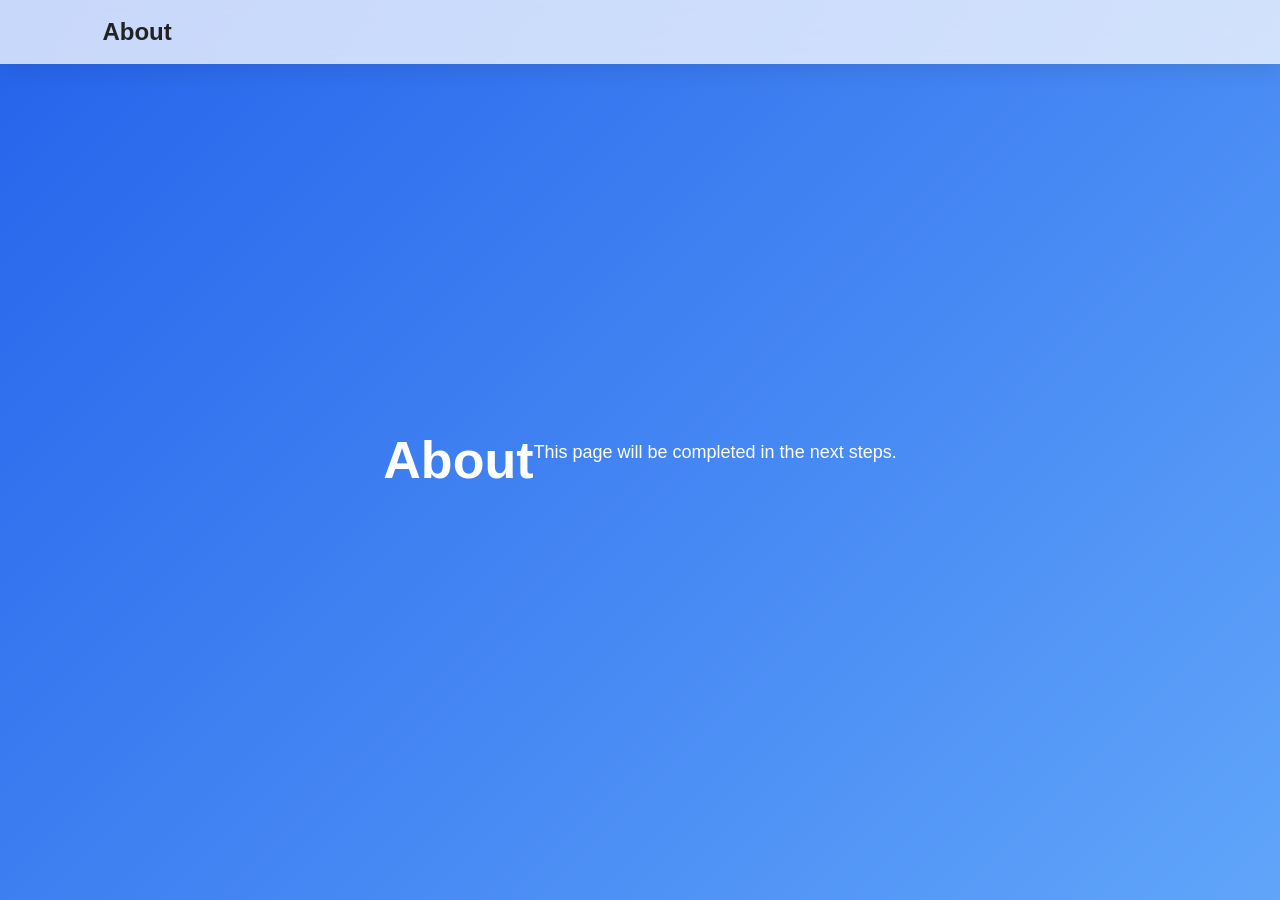
==== about.html @ c479d299 "Add files via upload" ====
<!DOCTYPE html><html><head><meta charset='UTF-8'><title>About</title><link rel='stylesheet' href='css/style.css'></head><body><header><h2>About</h2></header><section class='hero'><h1>About</h1><p>This page will be completed in the next steps.</p></section><script src='js/app.js'></script></body></html>
---- css/style.css ----
/* =====================================
   Smart E-Service Portal
   style.css (Part 1)
===================================== */

*{
    margin:0;
    padding:0;
    box-sizing:border-box;
    font-family:'Poppins',sans-serif;
}

html{
    scroll-behavior:smooth;
}

body{
    background:#f4f7fb;
    color:#222;
    overflow-x:hidden;
}

/* Loader */

#loader{
    position:fixed;
    inset:0;
    background:#ffffff;
    display:flex;
    flex-direction:column;
    justify-content:center;
    align-items:center;
    z-index:9999;
}

.spinner{
    width:60px;
    height:60px;
    border:5px solid #ddd;
    border-top:5px solid #2563eb;
    border-radius:50%;
    animation:spin 1s linear infinite;
    margin-bottom:15px;
}

@keyframes spin{
    to{
        transform:rotate(360deg);
    }
}

/* Header */

header{
    position:fixed;
    top:0;
    left:0;
    width:100%;
    display:flex;
    justify-content:space-between;
    align-items:center;
    padding:18px 8%;
    background:rgba(255,255,255,.75);
    backdrop-filter:blur(18px);
    box-shadow:0 8px 20px rgba(0,0,0,.08);
    z-index:1000;
}

.logo{
    font-size:28px;
    font-weight:700;
    color:#2563eb;
}

.logo span{
    color:#111827;
}

nav{
    display:flex;
    gap:30px;
}

nav a{
    color:#374151;
    text-decoration:none;
    font-weight:500;
    transition:.3s;
}

nav a:hover,
nav a.active{
    color:#2563eb;
}

#menuBtn{
    display:none;
    border:none;
    background:none;
    font-size:24px;
    cursor:pointer;
}

/* Hero */

.hero{
    min-height:100vh;
    display:flex;
    align-items:center;
    justify-content:center;
    padding:120px 8% 80px;
    background:
    linear-gradient(
        135deg,
        #2563eb,
        #60a5fa
    );
    color:#fff;
}

.hero-content{
    max-width:750px;
    text-align:center;
}

.hero h1{
    font-size:52px;
    margin-bottom:20px;
    line-height:1.2;
}

.hero p{
    font-size:18px;
    line-height:1.8;
    margin-bottom:35px;
}

.hero-btn{
    display:flex;
    justify-content:center;
    gap:20px;
    flex-wrap:wrap;
}

/* Buttons */

.btn{
    display:inline-block;
    padding:14px 28px;
    background:#fff;
    color:#2563eb;
    text-decoration:none;
    border-radius:40px;
    font-weight:600;
    transition:.3s;
}

.btn:hover{
    transform:translateY(-3px);
    box-shadow:0 10px 25px rgba(0,0,0,.18);
}

.btn.outline{
    background:transparent;
    border:2px solid #fff;
    color:#fff;
}

.btn.outline:hover{
    background:#fff;
    color:#2563eb;
}

/* Section */

section{
    padding:90px 8%;
}

section h2{
    text-align:center;
    font-size:36px;
    margin-bottom:45px;
    color:#1f2937;
      }
/*=====================================
 FEATURES
=====================================*/

.features{
    background:#f8fafc;
}

.cards{
    display:grid;
    grid-template-columns:repeat(auto-fit,minmax(250px,1fr));
    gap:30px;
}

.card{
    background:rgba(255,255,255,.85);
    backdrop-filter:blur(15px);
    border-radius:20px;
    padding:35px 25px;
    text-align:center;
    transition:.35s;
    box-shadow:0 10px 30px rgba(0,0,0,.08);
}

.card:hover{
    transform:translateY(-10px);
    box-shadow:0 20px 45px rgba(37,99,235,.18);
}

.card i{
    font-size:50px;
    color:#2563eb;
    margin-bottom:20px;
}

.card h3{
    font-size:22px;
    margin-bottom:12px;
    color:#1f2937;
}

.card p{
    color:#6b7280;
    line-height:1.7;
}

/*=====================================
 POPULAR SERVICES
=====================================*/

.popular{
    background:#ffffff;
}

.service-grid{
    display:grid;
    grid-template-columns:repeat(auto-fit,minmax(220px,1fr));
    gap:25px;
}

.service{
    background:#fff;
    border-radius:20px;
    padding:35px 20px;
    text-align:center;
    transition:.3s;
    box-shadow:0 8px 25px rgba(0,0,0,.08);
    cursor:pointer;
}

.service:hover{
    transform:translateY(-8px);
    background:#2563eb;
    color:#fff;
}

.service i{
    font-size:42px;
    margin-bottom:18px;
    color:#2563eb;
    transition:.3s;
}

.service:hover i{
    color:#fff;
}

.service h3{
    font-size:20px;
    font-weight:600;
}

/*=====================================
 STATS
=====================================*/

.stats{
    background:linear-gradient(135deg,#2563eb,#3b82f6);
    color:#fff;
    display:grid;
    grid-template-columns:repeat(auto-fit,minmax(200px,1fr));
    gap:30px;
    text-align:center;
}

.stats div{
    padding:20px;
}

.stats h2{
    color:#fff;
    font-size:45px;
    margin-bottom:10px;
}

.stats p{
    font-size:18px;
}

/*=====================================
 CTA
=====================================*/

.cta{
    text-align:center;
    background:#eef4ff;
}

.cta h2{
    margin-bottom:15px;
}

.cta p{
    color:#6b7280;
    font-size:18px;
    margin-bottom:30px;
}

.cta .btn{
    background:#2563eb;
    color:#fff;
}

.cta .btn:hover{
    background:#1d4ed8;
}

/*=====================================
 FOOTER
=====================================*/

footer{
    background:#111827;
    color:#d1d5db;
    text-align:center;
    padding:35px 20px;
}

footer h3{
    color:#fff;
    margin-bottom:10px;
}

footer p{
    font-size:15px;
  }
/*=====================================
 MOBILE MENU
=====================================*/

@media (max-width:768px){

header{
    padding:15px 20px;
}

#menuBtn{
    display:block;
    color:#2563eb;
}

nav{
    position:absolute;
    top:75px;
    left:0;
    width:100%;
    background:#ffffff;
    display:flex;
    flex-direction:column;
    gap:0;
    max-height:0;
    overflow:hidden;
    transition:.35s;
    box-shadow:0 10px 25px rgba(0,0,0,.08);
}

nav.active{
    max-height:500px;
}

nav a{
    padding:18px 20px;
    border-bottom:1px solid #ececec;
}

.hero{
    padding:120px 20px 80px;
}

.hero h1{
    font-size:36px;
}

.hero p{
    font-size:16px;
}

.hero-btn{
    flex-direction:column;
    align-items:center;
}

section{
    padding:70px 20px;
}

.cards,
.service-grid,
.stats{
    grid-template-columns:1fr;
}

.stats h2{
    font-size:38px;
}

}

/*=====================================
 SMALL DEVICES
=====================================*/

@media (max-width:480px){

.logo{
    font-size:22px;
}

.hero h1{
    font-size:30px;
}

.hero p{
    font-size:15px;
}

.btn{
    width:100%;
    text-align:center;
}

section h2{
    font-size:28px;
}

}

/*=====================================
 SCROLL ANIMATION
=====================================*/

.fade-up{
    opacity:0;
    transform:translateY(40px);
    transition:all .8s ease;
}

.fade-up.show{
    opacity:1;
    transform:translateY(0);
}

/*=====================================
 GLASS EFFECT
=====================================*/

.glass{
    background:rgba(255,255,255,.18);
    backdrop-filter:blur(18px);
    border:1px solid rgba(255,255,255,.2);
}

/*=====================================
 CUSTOM SCROLLBAR
=====================================*/

::-webkit-scrollbar{
    width:10px;
}

::-webkit-scrollbar-track{
    background:#edf2f7;
}

::-webkit-scrollbar-thumb{
    background:#2563eb;
    border-radius:20px;
}

::-webkit-scrollbar-thumb:hover{
    background:#1d4ed8;
}

/*=====================================
 SELECTION
=====================================*/

::selection{
    background:#2563eb;
    color:#fff;
}

/*=====================================
 IMAGE
=====================================*/

img{
    max-width:100%;
    display:block;
}

/*=====================================
 LINKS
=====================================*/

a{
    transition:.3s;
}

/*=====================================
 UTILITIES
=====================================*/

.text-center{
    text-align:center;
}

.mt-20{
    margin-top:20px;
}

.mt-40{
    margin-top:40px;
}

.mb-20{
    margin-bottom:20px;
}

.shadow{
    box-shadow:0 10px 25px rgba(0,0,0,.12);
}

.rounded{
    border-radius:20px;
}

/*=====================================
 END
=====================================*/
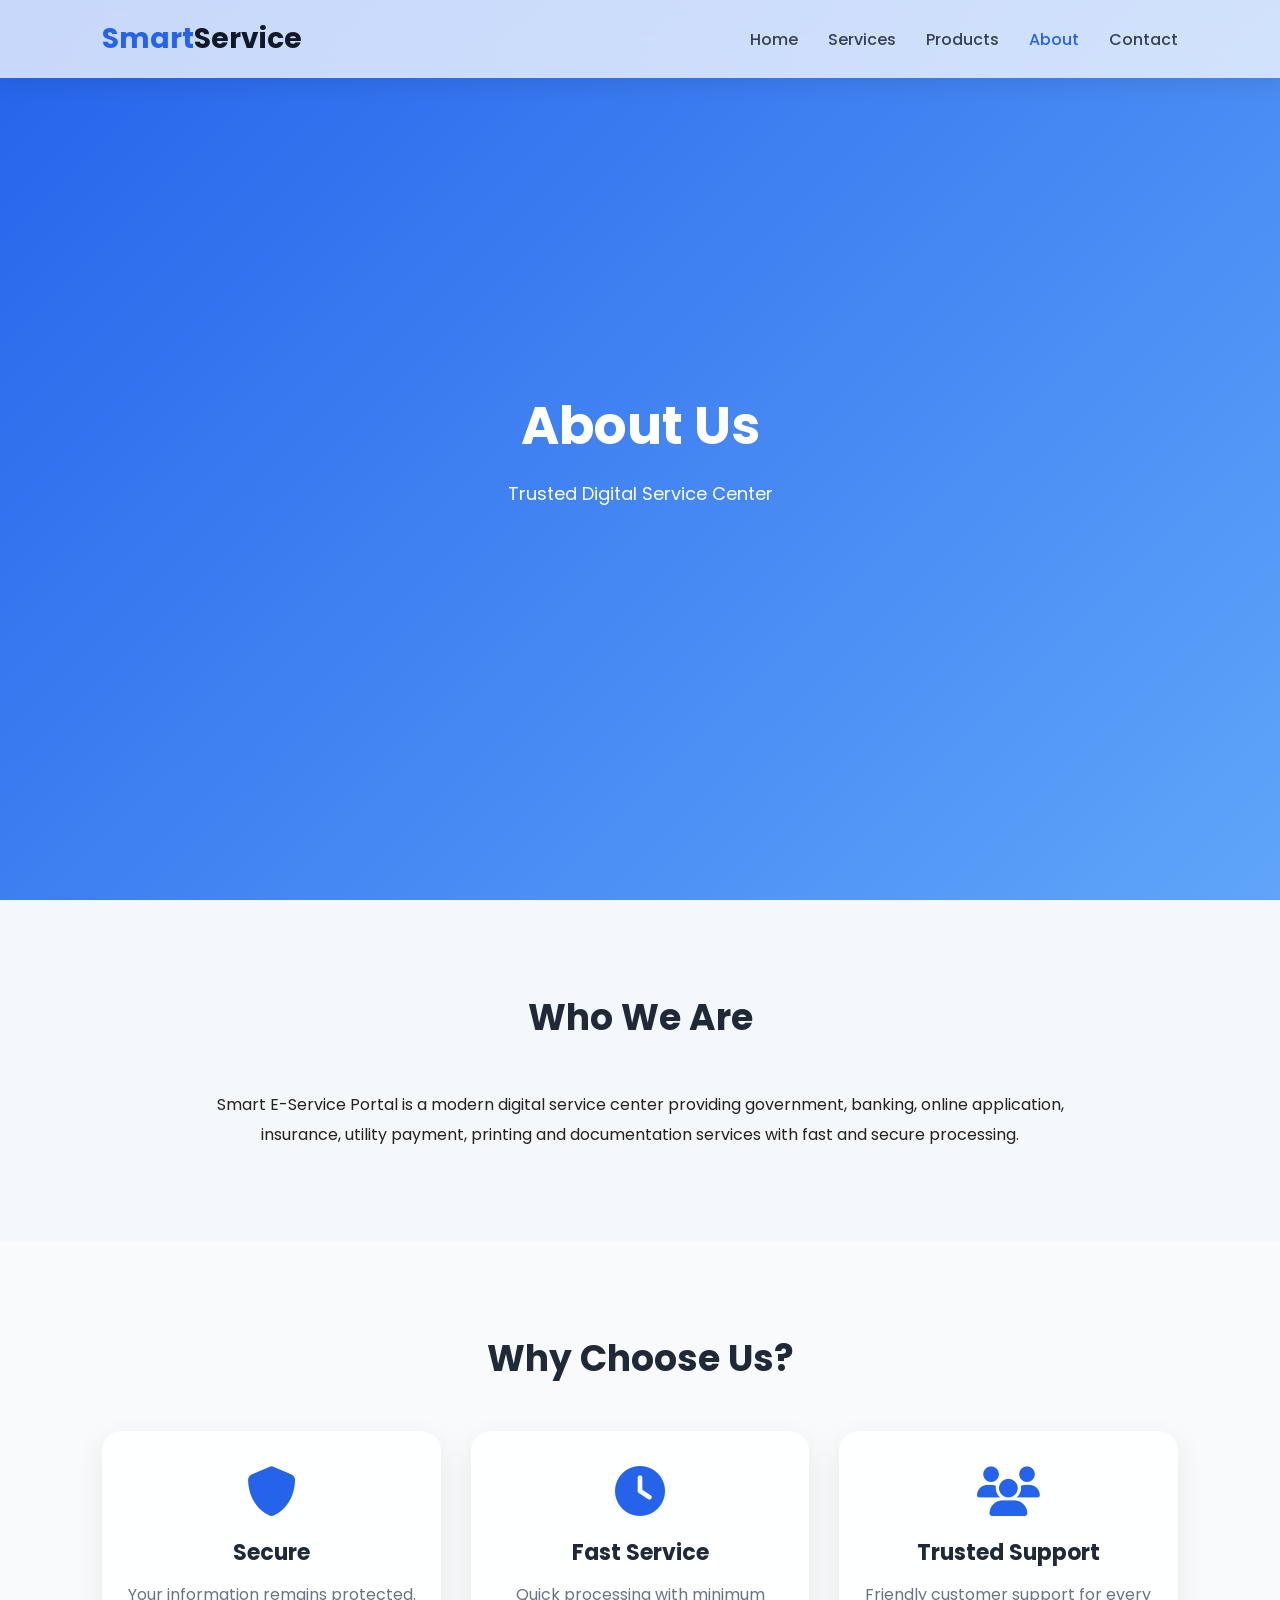
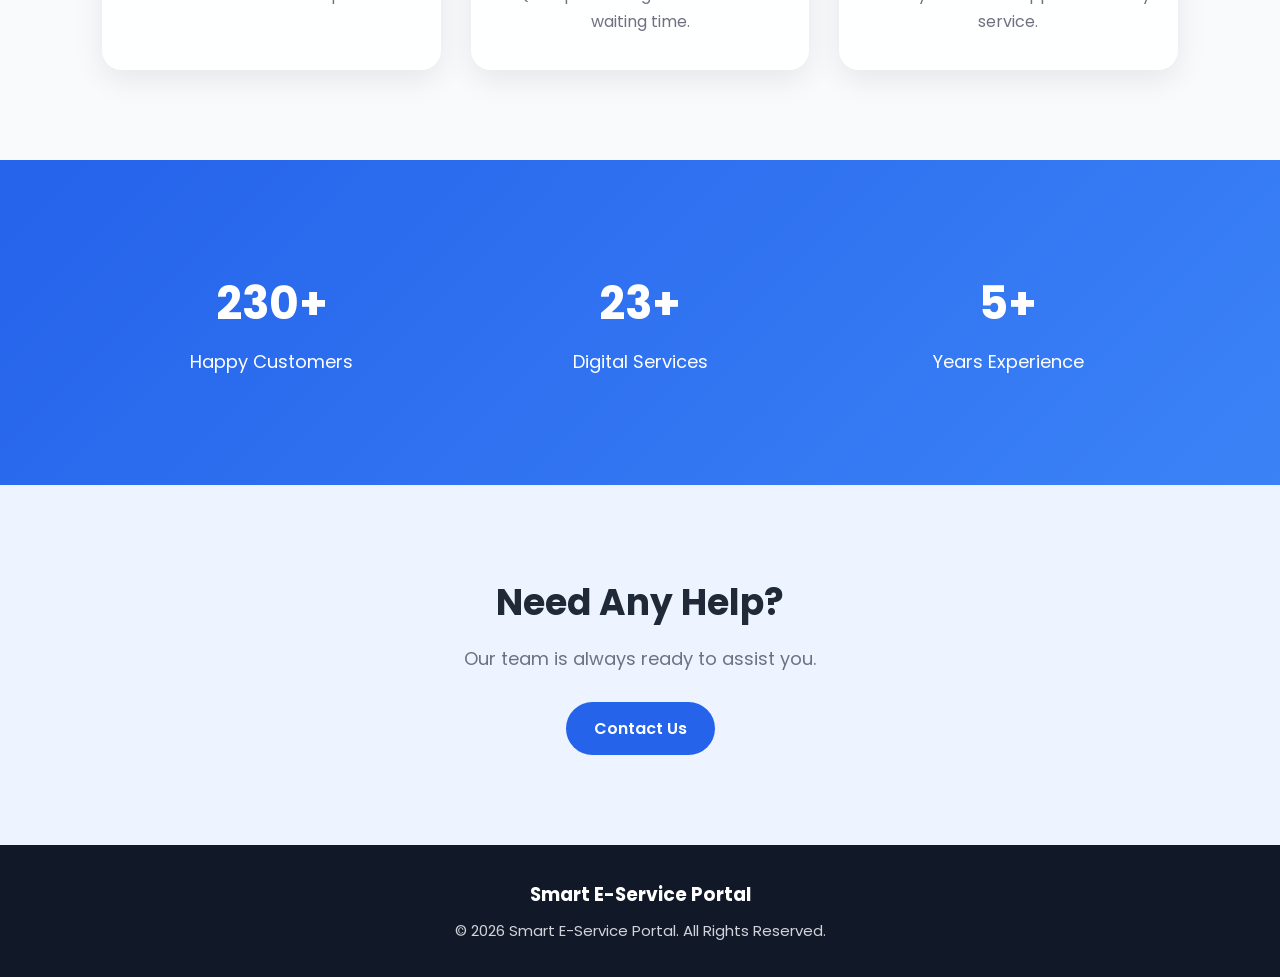
==== commit 27bcfa24: "Update about.html" ====
--- a/about.html
+++ b/about.html
@@ -1 +1,172 @@
-<!DOCTYPE html><html><head><meta charset='UTF-8'><title>About</title><link rel='stylesheet' href='css/style.css'></head><body><header><h2>About</h2></header><section class='hero'><h1>About</h1><p>This page will be completed in the next steps.</p></section><script src='js/app.js'></script></body></html>+<!DOCTYPE html>
+<html lang="en">
+
+<head>
+
+<meta charset="UTF-8">
+
+<meta name="viewport" content="width=device-width, initial-scale=1.0">
+
+<title>About | Smart E-Service Portal</title>
+
+<link rel="stylesheet" href="css/style.css">
+
+<link href="https://fonts.googleapis.com/css2?family=Poppins:wght@300;400;500;600;700&display=swap" rel="stylesheet">
+
+<link rel="stylesheet" href="https://cdnjs.cloudflare.com/ajax/libs/font-awesome/6.6.0/css/all.min.css">
+
+</head>
+
+<body>
+
+<header>
+
+<div class="logo">
+
+Smart<span>Service</span>
+
+</div>
+
+<nav>
+
+<a href="index.html">Home</a>
+
+<a href="services.html">Services</a>
+
+<a href="products.html">Products</a>
+
+<a href="about.html" class="active">About</a>
+
+<a href="contact.html">Contact</a>
+
+</nav>
+
+<button id="menuBtn">
+
+<i class="fa-solid fa-bars"></i>
+
+</button>
+
+</header>
+
+<section class="hero">
+
+<div class="hero-content">
+
+<h1>About Us</h1>
+
+<p>Trusted Digital Service Center</p>
+
+</div>
+
+</section>
+
+<section>
+
+<h2>Who We Are</h2>
+
+<p style="text-align:center;max-width:900px;margin:auto;line-height:1.9;">
+
+Smart E-Service Portal is a modern digital service center providing
+government, banking, online application, insurance, utility payment,
+printing and documentation services with fast and secure processing.
+
+</p>
+
+</section>
+
+<section class="features">
+
+<h2>Why Choose Us?</h2>
+
+<div class="cards">
+
+<div class="card">
+
+<i class="fa-solid fa-shield"></i>
+
+<h3>Secure</h3>
+
+<p>Your information remains protected.</p>
+
+</div>
+
+<div class="card">
+
+<i class="fa-solid fa-clock"></i>
+
+<h3>Fast Service</h3>
+
+<p>Quick processing with minimum waiting time.</p>
+
+</div>
+
+<div class="card">
+
+<i class="fa-solid fa-users"></i>
+
+<h3>Trusted Support</h3>
+
+<p>Friendly customer support for every service.</p>
+
+</div>
+
+</div>
+
+</section>
+
+<section class="stats">
+
+<div>
+
+<h2>1000+</h2>
+
+<p>Happy Customers</p>
+
+</div>
+
+<div>
+
+<h2>30+</h2>
+
+<p>Digital Services</p>
+
+</div>
+
+<div>
+
+<h2>5+</h2>
+
+<p>Years Experience</p>
+
+</div>
+
+</section>
+
+<section class="cta">
+
+<h2>Need Any Help?</h2>
+
+<p>Our team is always ready to assist you.</p>
+
+<a href="contact.html" class="btn">
+
+Contact Us
+
+</a>
+
+</section>
+
+<footer>
+
+<h3>Smart E-Service Portal</h3>
+
+<p>© 2026 All Rights Reserved.</p>
+
+</footer>
+
+<script src="js/app.js"></script>
+
+</body>
+
+</html>
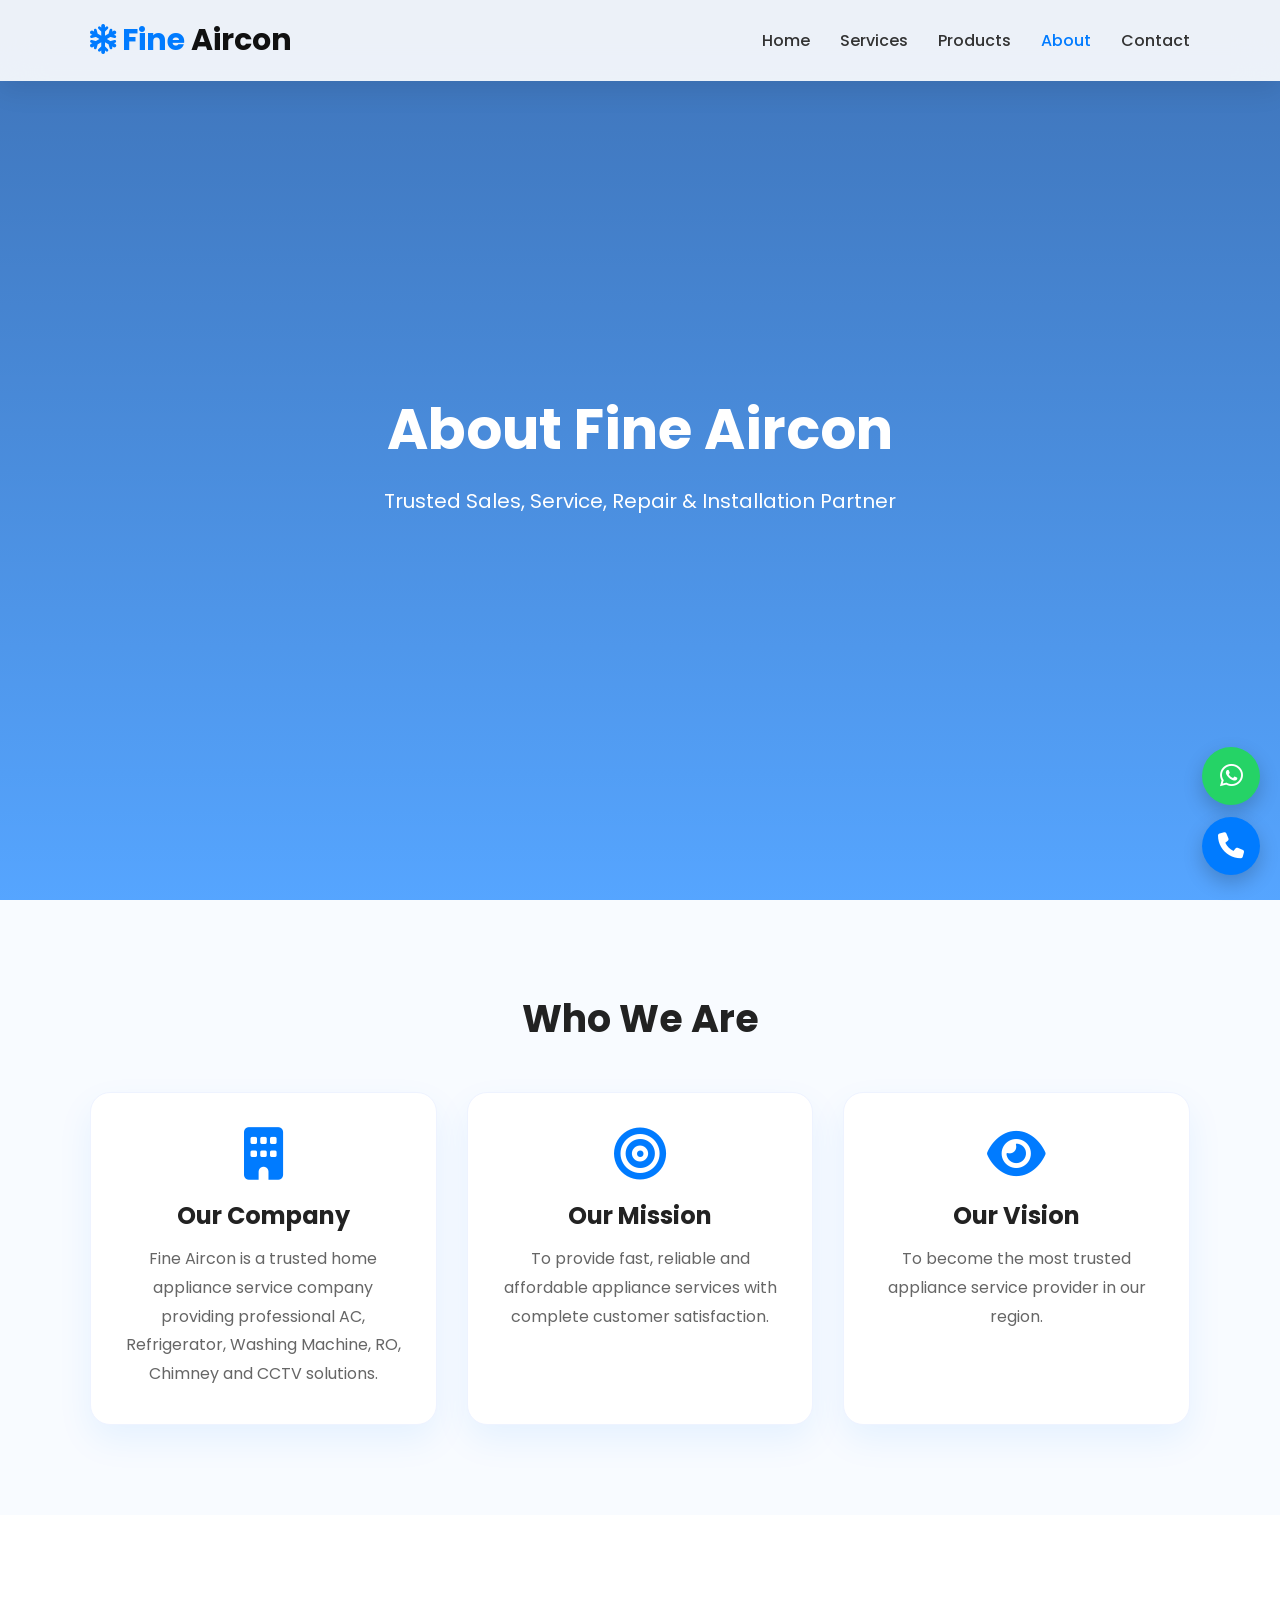
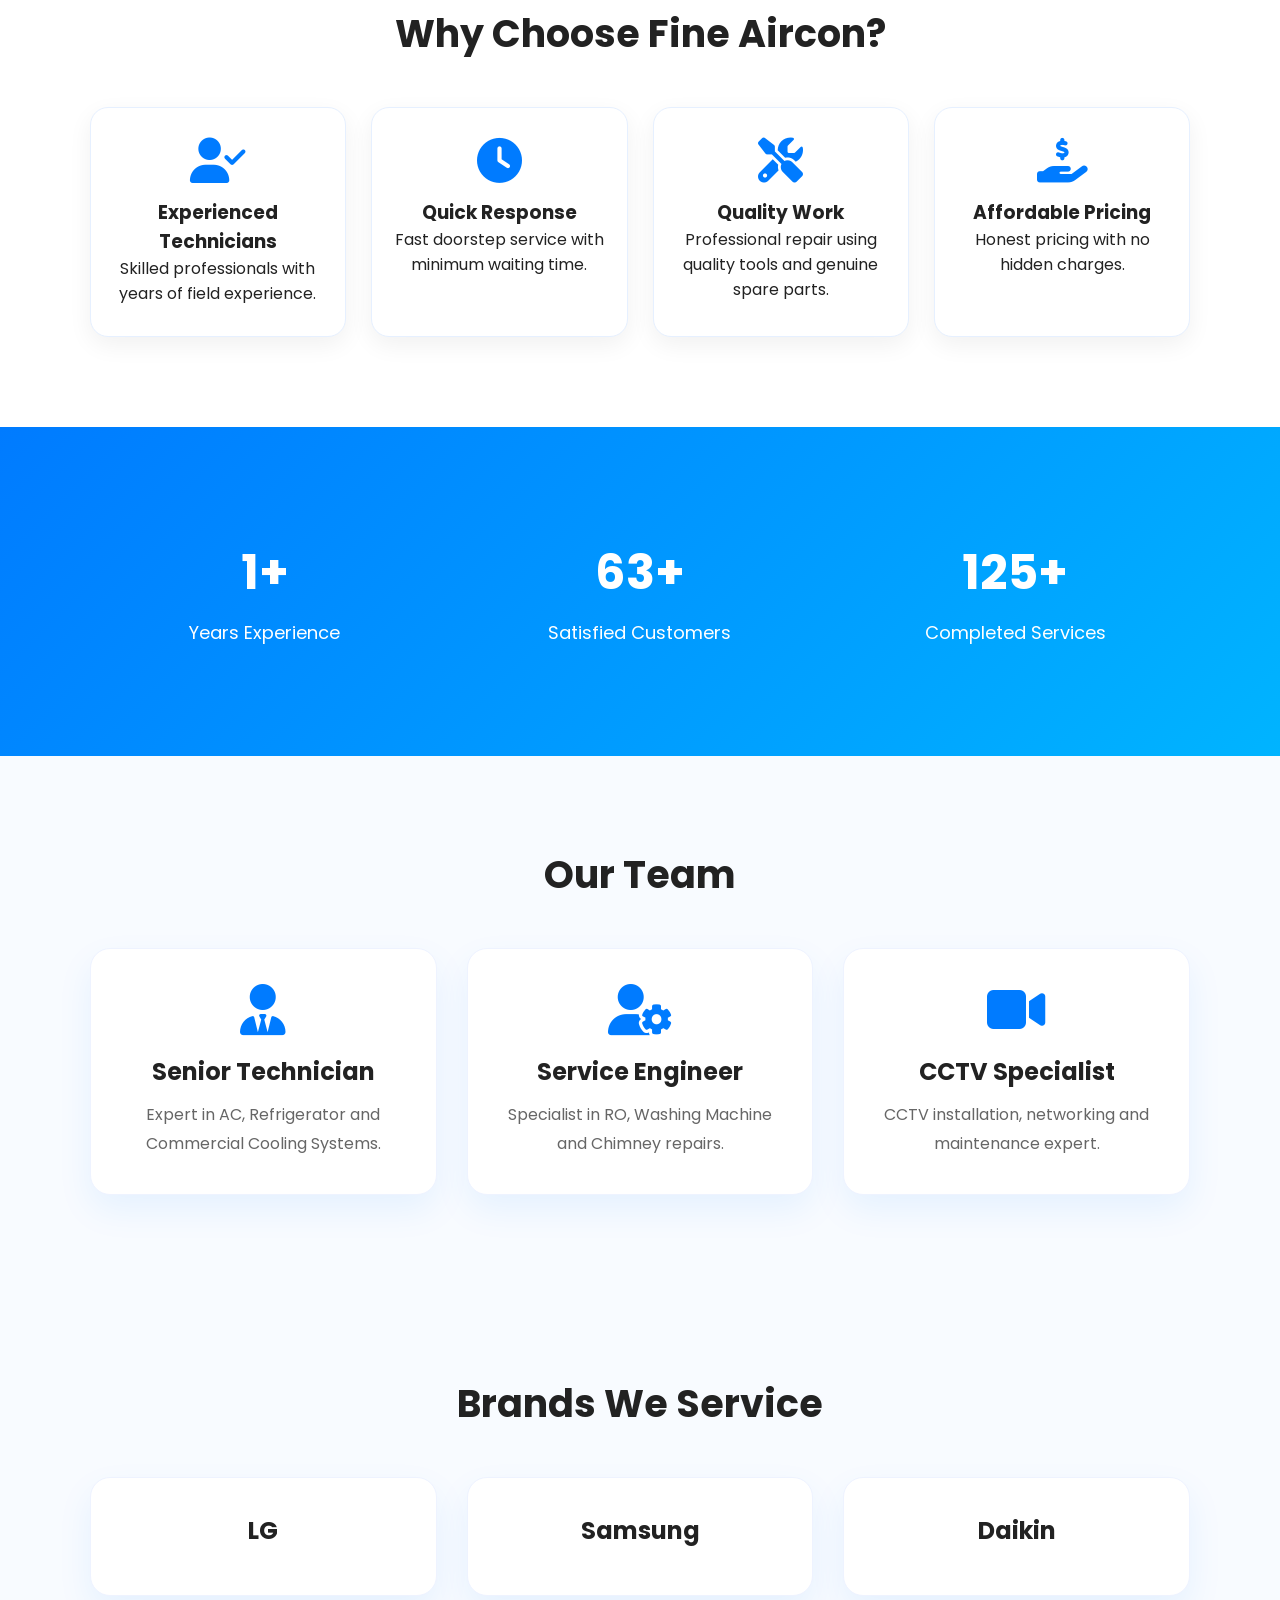
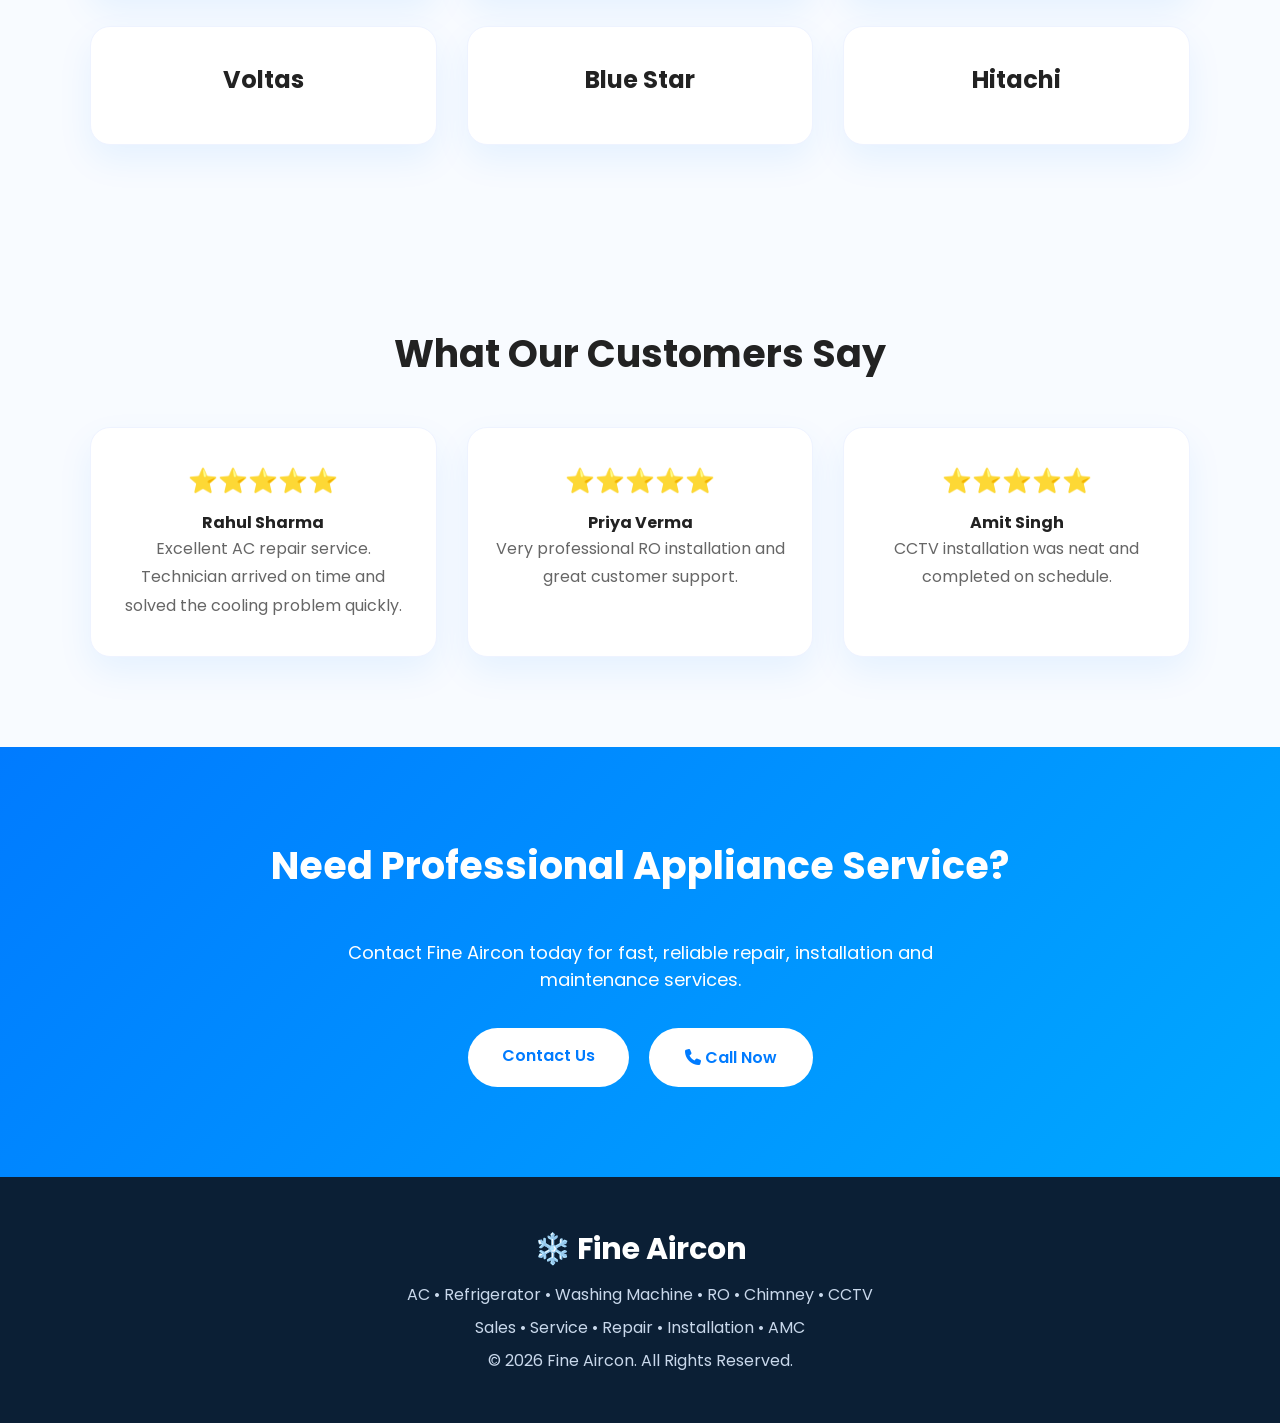
==== commit c3228ef8: "Update about.html" ====
--- a/about.html
+++ b/about.html
@@ -5,25 +5,42 @@
 
 <meta charset="UTF-8">
 
-<meta name="viewport" content="width=device-width, initial-scale=1.0">
-
-<title>About | Smart E-Service Portal</title>
-
-<link rel="stylesheet" href="css/style.css">
-
-<link href="https://fonts.googleapis.com/css2?family=Poppins:wght@300;400;500;600;700&display=swap" rel="stylesheet">
-
-<link rel="stylesheet" href="https://cdnjs.cloudflare.com/ajax/libs/font-awesome/6.6.0/css/all.min.css">
+<meta name="viewport"
+content="width=device-width, initial-scale=1.0">
+
+<title>About Us | Fine Aircon</title>
+
+<meta name="description"
+content="Fine Aircon - AC, Refrigerator, Washing Machine, RO, Chimney & CCTV Sales, Service, Repair and Installation.">
+
+<link rel="stylesheet"
+href="css/style.css">
+
+<link href="https://fonts.googleapis.com/css2?family=Poppins:wght@300;400;500;600;700&display=swap"
+rel="stylesheet">
+
+<link rel="stylesheet"
+href="https://cdnjs.cloudflare.com/ajax/libs/font-awesome/6.6.0/css/all.min.css">
 
 </head>
 
 <body>
 
+<div id="loader">
+
+<div class="spinner"></div>
+
+<h2>Fine Aircon</h2>
+
+</div>
+
 <header>
 
 <div class="logo">
 
-Smart<span>Service</span>
+<i class="fa-solid fa-snowflake"></i>
+
+Fine <span>Aircon</span>
 
 </div>
 
@@ -53,120 +70,356 @@
 
 <div class="hero-content">
 
-<h1>About Us</h1>
-
-<p>Trusted Digital Service Center</p>
-
-</div>
-
-</section>
-
-<section>
-
-<h2>Who We Are</h2>
-
-<p style="text-align:center;max-width:900px;margin:auto;line-height:1.9;">
-
-Smart E-Service Portal is a modern digital service center providing
-government, banking, online application, insurance, utility payment,
-printing and documentation services with fast and secure processing.
+<h1>
+
+About Fine Aircon
+
+</h1>
+
+<p>
+
+Trusted Sales, Service, Repair & Installation Partner
 
 </p>
 
+</div>
+
 </section>
 
 <section class="features">
 
-<h2>Why Choose Us?</h2>
+<h2>
+
+Who We Are
+
+</h2>
 
 <div class="cards">
 
 <div class="card">
 
-<i class="fa-solid fa-shield"></i>
-
-<h3>Secure</h3>
-
-<p>Your information remains protected.</p>
+<i class="fa-solid fa-building"></i>
+
+<h3>Our Company</h3>
+
+<p>
+
+Fine Aircon is a trusted home appliance service company
+providing professional AC, Refrigerator, Washing Machine,
+RO, Chimney and CCTV solutions.
+
+</p>
 
 </div>
 
 <div class="card">
 
-<i class="fa-solid fa-clock"></i>
-
-<h3>Fast Service</h3>
-
-<p>Quick processing with minimum waiting time.</p>
+<i class="fa-solid fa-bullseye"></i>
+
+<h3>Our Mission</h3>
+
+<p>
+
+To provide fast, reliable and affordable appliance
+services with complete customer satisfaction.
+
+</p>
 
 </div>
 
 <div class="card">
 
-<i class="fa-solid fa-users"></i>
-
-<h3>Trusted Support</h3>
-
-<p>Friendly customer support for every service.</p>
-
-</div>
-
-</div>
-
-</section>
+<i class="fa-solid fa-eye"></i>
+
+<h3>Our Vision</h3>
+
+<p>
+
+To become the most trusted appliance service
+provider in our region.
+
+</p>
+
+</div>
+
+</div>
+
+</section>
+<!-- Why Choose Us -->
+
+<section class="popular">
+
+    <h2>Why Choose Fine Aircon?</h2>
+
+    <div class="service-grid">
+
+        <div class="service">
+
+            <i class="fa-solid fa-user-check"></i>
+
+            <h3>Experienced Technicians</h3>
+
+            <p>
+                Skilled professionals with years of field experience.
+            </p>
+
+        </div>
+
+        <div class="service">
+
+            <i class="fa-solid fa-clock"></i>
+
+            <h3>Quick Response</h3>
+
+            <p>
+                Fast doorstep service with minimum waiting time.
+            </p>
+
+        </div>
+
+        <div class="service">
+
+            <i class="fa-solid fa-screwdriver-wrench"></i>
+
+            <h3>Quality Work</h3>
+
+            <p>
+                Professional repair using quality tools and genuine spare parts.
+            </p>
+
+        </div>
+
+        <div class="service">
+
+            <i class="fa-solid fa-hand-holding-dollar"></i>
+
+            <h3>Affordable Pricing</h3>
+
+            <p>
+                Honest pricing with no hidden charges.
+            </p>
+
+        </div>
+
+    </div>
+
+</section>
+
+<!-- Company Stats -->
 
 <section class="stats">
 
-<div>
-
-<h2>1000+</h2>
-
-<p>Happy Customers</p>
-
-</div>
-
-<div>
-
-<h2>30+</h2>
-
-<p>Digital Services</p>
-
-</div>
-
-<div>
-
-<h2>5+</h2>
-
-<p>Years Experience</p>
-
-</div>
-
-</section>
+    <div>
+
+        <h2>10+</h2>
+
+        <p>Years Experience</p>
+
+    </div>
+
+    <div>
+
+        <h2>5000+</h2>
+
+        <p>Satisfied Customers</p>
+
+    </div>
+
+    <div>
+
+        <h2>10000+</h2>
+
+        <p>Completed Services</p>
+
+    </div>
+
+</section>
+
+<!-- Our Team -->
+
+<section class="features">
+
+    <h2>Our Team</h2>
+
+    <div class="cards">
+
+        <div class="card">
+
+            <i class="fa-solid fa-user-tie"></i>
+
+            <h3>Senior Technician</h3>
+
+            <p>
+                Expert in AC, Refrigerator and Commercial Cooling Systems.
+            </p>
+
+        </div>
+
+        <div class="card">
+
+            <i class="fa-solid fa-user-gear"></i>
+
+            <h3>Service Engineer</h3>
+
+            <p>
+                Specialist in RO, Washing Machine and Chimney repairs.
+            </p>
+
+        </div>
+
+        <div class="card">
+
+            <i class="fa-solid fa-video"></i>
+
+            <h3>CCTV Specialist</h3>
+
+            <p>
+                CCTV installation, networking and maintenance expert.
+            </p>
+
+        </div>
+
+    </div>
+
+</section>
+
+<!-- Brands -->
+
+<section class="features">
+
+    <h2>Brands We Service</h2>
+
+    <div class="cards">
+
+        <div class="card"><h3>LG</h3></div>
+        <div class="card"><h3>Samsung</h3></div>
+        <div class="card"><h3>Daikin</h3></div>
+        <div class="card"><h3>Voltas</h3></div>
+        <div class="card"><h3>Blue Star</h3></div>
+        <div class="card"><h3>Hitachi</h3></div>
+
+    </div>
+
+</section>
+<!-- Customer Reviews -->
+
+<section class="features">
+
+    <h2>What Our Customers Say</h2>
+
+    <div class="cards">
+
+        <div class="card">
+
+            <h3>⭐⭐⭐⭐⭐</h3>
+
+            <h4>Rahul Sharma</h4>
+
+            <p>
+                Excellent AC repair service. Technician arrived on time
+                and solved the cooling problem quickly.
+            </p>
+
+        </div>
+
+        <div class="card">
+
+            <h3>⭐⭐⭐⭐⭐</h3>
+
+            <h4>Priya Verma</h4>
+
+            <p>
+                Very professional RO installation and great customer support.
+            </p>
+
+        </div>
+
+        <div class="card">
+
+            <h3>⭐⭐⭐⭐⭐</h3>
+
+            <h4>Amit Singh</h4>
+
+            <p>
+                CCTV installation was neat and completed on schedule.
+            </p>
+
+        </div>
+
+    </div>
+
+</section>
+
+<!-- Call To Action -->
 
 <section class="cta">
 
-<h2>Need Any Help?</h2>
-
-<p>Our team is always ready to assist you.</p>
-
-<a href="contact.html" class="btn">
-
-Contact Us
+    <h2>Need Professional Appliance Service?</h2>
+
+    <p>
+        Contact Fine Aircon today for fast, reliable
+        repair, installation and maintenance services.
+    </p>
+
+    <div class="hero-btn">
+
+        <a href="contact.html" class="btn">
+
+            Contact Us
+
+        </a>
+
+        <a href="tel:+919876543210" class="btn outline">
+
+            <i class="fa-solid fa-phone"></i>
+            Call Now
+
+        </a>
+
+    </div>
+
+</section>
+
+<!-- Floating Buttons -->
+
+<a href="https://wa.me/919876543210"
+class="whatsapp-btn"
+target="_blank"
+title="WhatsApp">
+
+    <i class="fab fa-whatsapp"></i>
 
 </a>
 
-</section>
+<a href="tel:+919876543210"
+class="call-btn"
+title="Call">
+
+    <i class="fa-solid fa-phone"></i>
+
+</a>
+
+<!-- Footer -->
 
 <footer>
 
-<h3>Smart E-Service Portal</h3>
-
-<p>© 2026 All Rights Reserved.</p>
+    <h3>❄️ Fine Aircon</h3>
+
+    <p>
+        AC • Refrigerator • Washing Machine • RO • Chimney • CCTV
+    </p>
+
+    <p>
+        Sales • Service • Repair • Installation • AMC
+    </p>
+
+    <p>
+        © 2026 Fine Aircon. All Rights Reserved.
+    </p>
 
 </footer>
 
 <script src="js/app.js"></script>
 
 </body>
-
-</html>
+</html>
--- a/css/style.css
+++ b/css/style.css
@@ -1,391 +1,536 @@
 /* =====================================
-   Smart E-Service Portal
-   style.css (Part 1)
+   Fine Aircon
+   Professional Theme
 ===================================== */
 
 *{
-    margin:0;
-    padding:0;
-    box-sizing:border-box;
-    font-family:'Poppins',sans-serif;
+margin:0;
+padding:0;
+box-sizing:border-box;
+font-family:'Poppins',sans-serif;
 }
 
 html{
-    scroll-behavior:smooth;
+scroll-behavior:smooth;
 }
 
 body{
-    background:#f4f7fb;
-    color:#222;
-    overflow-x:hidden;
+background:#f5f9ff;
+color:#222;
+overflow-x:hidden;
 }
 
 /* Loader */
 
 #loader{
-    position:fixed;
-    inset:0;
+position:fixed;
+inset:0;
+display:flex;
+flex-direction:column;
+justify-content:center;
+align-items:center;
+background:#ffffff;
+z-index:9999;
+}
+
+.spinner{
+width:60px;
+height:60px;
+border:5px solid #ddd;
+border-top:5px solid #007BFF;
+border-radius:50%;
+animation:spin 1s linear infinite;
+margin-bottom:15px;
+}
+
+@keyframes spin{
+
+100%{
+transform:rotate(360deg);
+}
+
+}
+
+/* Header */
+
+header{
+
+position:fixed;
+top:0;
+left:0;
+width:100%;
+display:flex;
+justify-content:space-between;
+align-items:center;
+padding:18px 7%;
+background:rgba(255,255,255,.9);
+backdrop-filter:blur(20px);
+box-shadow:0 10px 25px rgba(0,0,0,.08);
+z-index:999;
+
+}
+
+.logo{
+
+font-size:30px;
+font-weight:700;
+color:#007BFF;
+
+}
+
+.logo span{
+
+color:#111;
+
+}
+
+nav{
+
+display:flex;
+gap:30px;
+
+}
+
+nav a{
+
+text-decoration:none;
+color:#333;
+font-weight:500;
+transition:.3s;
+
+}
+
+nav a:hover,
+nav a.active{
+
+color:#007BFF;
+
+}
+
+#menuBtn{
+
+display:none;
+background:none;
+border:none;
+font-size:24px;
+cursor:pointer;
+
+}
+
+/* Hero */
+
+.hero{
+
+min-height:100vh;
+display:flex;
+align-items:center;
+justify-content:center;
+padding:130px 7% 80px;
+text-align:center;
+color:#fff;
+
+background:
+
+linear-gradient(rgba(0,70,160,.75),
+rgba(0,120,255,.65)),
+
+url("../assets/images/hero.jpg");
+
+background-size:cover;
+background-position:center;
+
+}
+
+.hero-content{
+
+max-width:850px;
+
+}
+
+.hero h1{
+
+font-size:56px;
+line-height:1.2;
+margin-bottom:20px;
+
+}
+
+.hero p{
+
+font-size:20px;
+line-height:1.8;
+margin-bottom:35px;
+
+}
+
+.hero-btn{
+
+display:flex;
+justify-content:center;
+gap:20px;
+flex-wrap:wrap;
+
+}
+
+/* Buttons */
+
+.btn{
+
+display:inline-block;
+padding:15px 34px;
+background:#00A8FF;
+color:#fff;
+border-radius:40px;
+text-decoration:none;
+font-weight:600;
+transition:.35s;
+
+}
+
+.btn:hover{
+
+background:#007BFF;
+transform:translateY(-4px);
+
+}
+
+.btn.outline{
+
+background:transparent;
+border:2px solid #fff;
+
+}
+
+.btn.outline:hover{
+
+background:#fff;
+color:#007BFF;
+
+}
+
+/* Sections */
+
+section{
+
+padding:90px 7%;
+
+}
+
+section h2{
+
+font-size:38px;
+text-align:center;
+margin-bottom:45px;
+color:#222;
+
+}
+/* =====================================
+   Fine Aircon - Cards & Sections
+===================================== */
+
+/* Features */
+
+.features{
+    background:#f8fbff;
+}
+
+.cards{
+    display:grid;
+    grid-template-columns:repeat(auto-fit,minmax(260px,1fr));
+    gap:30px;
+}
+
+.card{
+    background:#fff;
+    border-radius:20px;
+    padding:35px 25px;
+    text-align:center;
+    box-shadow:0 15px 35px rgba(0,123,255,.08);
+    transition:.35s;
+    border:1px solid #eef3ff;
+}
+
+.card:hover{
+    transform:translateY(-10px);
+    box-shadow:0 20px 45px rgba(0,123,255,.18);
+}
+
+.card i{
+    font-size:52px;
+    color:#007BFF;
+    margin-bottom:18px;
+}
+
+.card h3{
+    font-size:24px;
+    margin-bottom:12px;
+}
+
+.card p{
+    color:#666;
+    line-height:1.8;
+}
+
+/* Why Choose */
+
+.popular{
     background:#ffffff;
+}
+
+.service-grid{
+    display:grid;
+    grid-template-columns:repeat(auto-fit,minmax(250px,1fr));
+    gap:25px;
+}
+
+.service{
+    background:#fff;
+    border-radius:18px;
+    padding:30px 20px;
+    text-align:center;
+    transition:.35s;
+    border:1px solid #e6f0ff;
+    box-shadow:0 8px 25px rgba(0,0,0,.06);
+}
+
+.service:hover{
+    background:#007BFF;
+    color:#fff;
+    transform:translateY(-8px);
+}
+
+.service i{
+    font-size:45px;
+    margin-bottom:15px;
+    color:#007BFF;
+}
+
+.service:hover i{
+    color:#fff;
+}
+
+/* Brands */
+
+.brand-grid{
+    display:grid;
+    grid-template-columns:repeat(auto-fit,minmax(170px,1fr));
+    gap:20px;
+}
+
+.brand{
+    background:#fff;
+    padding:25px;
+    text-align:center;
+    border-radius:15px;
+    border:1px solid #edf3ff;
+    box-shadow:0 5px 15px rgba(0,0,0,.05);
+    transition:.3s;
+}
+
+.brand:hover{
+    transform:translateY(-6px);
+}
+
+.brand img{
+    max-width:90px;
+    margin:auto;
+}
+
+.brand h4{
+    margin-top:12px;
+}
+
+/* Stats */
+
+.stats{
+    display:grid;
+    grid-template-columns:repeat(auto-fit,minmax(220px,1fr));
+    gap:25px;
+    text-align:center;
+    background:linear-gradient(135deg,#007BFF,#00B4FF);
+    color:#fff;
+}
+
+.stats div{
+    padding:20px;
+}
+
+.stats h2{
+    color:#fff;
+    font-size:48px;
+    margin-bottom:10px;
+}
+
+.stats p{
+    font-size:18px;
+}
+
+/* Reviews */
+
+.review-card{
+    background:#fff;
+    border-radius:20px;
+    padding:25px;
+    box-shadow:0 12px 30px rgba(0,0,0,.08);
+}
+
+.review-card .stars{
+    color:#FFC107;
+    font-size:20px;
+    margin-bottom:15px;
+}
+
+.review-card h4{
+    margin-bottom:10px;
+}
+
+.review-card p{
+    color:#666;
+    line-height:1.8;
+}
+
+/* CTA */
+
+.cta{
+    text-align:center;
+    background:linear-gradient(135deg,#007BFF,#00A8FF);
+    color:#fff;
+}
+
+.cta h2{
+    color:#fff;
+}
+
+.cta p{
+    font-size:18px;
+    margin:20px auto 35px;
+    max-width:700px;
+}
+
+.cta .btn{
+    background:#fff;
+    color:#007BFF;
+}
+
+.cta .btn:hover{
+    background:#eaf5ff;
+}
+/* =====================================
+   Contact Form
+===================================== */
+
+form{
+    max-width:800px;
+    margin:auto;
     display:flex;
     flex-direction:column;
-    justify-content:center;
-    align-items:center;
-    z-index:9999;
-}
-
-.spinner{
-    width:60px;
-    height:60px;
-    border:5px solid #ddd;
-    border-top:5px solid #2563eb;
+    gap:18px;
+}
+
+form input,
+form textarea{
+    width:100%;
+    padding:16px;
+    border:1px solid #dbe7ff;
+    border-radius:12px;
+    outline:none;
+    font-size:16px;
+    transition:.3s;
+}
+
+form input:focus,
+form textarea:focus{
+    border-color:#007BFF;
+    box-shadow:0 0 12px rgba(0,123,255,.15);
+}
+
+form textarea{
+    resize:vertical;
+    min-height:150px;
+}
+
+/* Google Map */
+
+.map{
+    border-radius:18px;
+    overflow:hidden;
+    box-shadow:0 10px 25px rgba(0,0,0,.08);
+}
+
+.map iframe{
+    width:100%;
+    height:380px;
+    border:0;
+}
+
+/* Footer */
+
+footer{
+    background:#0b1f35;
+    color:#fff;
+    text-align:center;
+    padding:50px 20px;
+}
+
+footer h3{
+    font-size:30px;
+    margin-bottom:10px;
+}
+
+footer p{
+    color:#c9d8eb;
+    margin-top:8px;
+}
+
+/* Floating Buttons */
+
+.whatsapp-btn,
+.call-btn{
+    position:fixed;
+    right:20px;
+    width:58px;
+    height:58px;
     border-radius:50%;
-    animation:spin 1s linear infinite;
-    margin-bottom:15px;
-}
-
-@keyframes spin{
-    to{
-        transform:rotate(360deg);
-    }
-}
-
-/* Header */
-
-header{
-    position:fixed;
-    top:0;
-    left:0;
-    width:100%;
-    display:flex;
-    justify-content:space-between;
-    align-items:center;
-    padding:18px 8%;
-    background:rgba(255,255,255,.75);
-    backdrop-filter:blur(18px);
-    box-shadow:0 8px 20px rgba(0,0,0,.08);
-    z-index:1000;
-}
-
-.logo{
-    font-size:28px;
-    font-weight:700;
-    color:#2563eb;
-}
-
-.logo span{
-    color:#111827;
-}
-
-nav{
-    display:flex;
-    gap:30px;
-}
-
-nav a{
-    color:#374151;
-    text-decoration:none;
-    font-weight:500;
-    transition:.3s;
-}
-
-nav a:hover,
-nav a.active{
-    color:#2563eb;
-}
-
-#menuBtn{
-    display:none;
-    border:none;
-    background:none;
-    font-size:24px;
-    cursor:pointer;
-}
-
-/* Hero */
-
-.hero{
-    min-height:100vh;
     display:flex;
     align-items:center;
     justify-content:center;
-    padding:120px 8% 80px;
-    background:
-    linear-gradient(
-        135deg,
-        #2563eb,
-        #60a5fa
-    );
-    color:#fff;
-}
-
-.hero-content{
-    max-width:750px;
-    text-align:center;
-}
-
-.hero h1{
-    font-size:52px;
-    margin-bottom:20px;
-    line-height:1.2;
-}
-
-.hero p{
-    font-size:18px;
-    line-height:1.8;
-    margin-bottom:35px;
-}
-
-.hero-btn{
-    display:flex;
-    justify-content:center;
-    gap:20px;
-    flex-wrap:wrap;
-}
-
-/* Buttons */
-
-.btn{
-    display:inline-block;
-    padding:14px 28px;
-    background:#fff;
-    color:#2563eb;
+    color:#fff;
+    font-size:26px;
     text-decoration:none;
-    border-radius:40px;
-    font-weight:600;
+    z-index:999;
+    box-shadow:0 8px 20px rgba(0,0,0,.2);
     transition:.3s;
 }
 
-.btn:hover{
-    transform:translateY(-3px);
-    box-shadow:0 10px 25px rgba(0,0,0,.18);
-}
-
-.btn.outline{
-    background:transparent;
-    border:2px solid #fff;
-    color:#fff;
-}
-
-.btn.outline:hover{
-    background:#fff;
-    color:#2563eb;
-}
-
-/* Section */
-
-section{
-    padding:90px 8%;
-}
-
-section h2{
-    text-align:center;
-    font-size:36px;
-    margin-bottom:45px;
-    color:#1f2937;
-      }
-/*=====================================
- FEATURES
-=====================================*/
-
-.features{
-    background:#f8fafc;
-}
-
-.cards{
-    display:grid;
-    grid-template-columns:repeat(auto-fit,minmax(250px,1fr));
-    gap:30px;
-}
-
-.card{
-    background:rgba(255,255,255,.85);
-    backdrop-filter:blur(15px);
-    border-radius:20px;
-    padding:35px 25px;
-    text-align:center;
-    transition:.35s;
-    box-shadow:0 10px 30px rgba(0,0,0,.08);
-}
-
-.card:hover{
-    transform:translateY(-10px);
-    box-shadow:0 20px 45px rgba(37,99,235,.18);
-}
-
-.card i{
-    font-size:50px;
-    color:#2563eb;
-    margin-bottom:20px;
-}
-
-.card h3{
-    font-size:22px;
-    margin-bottom:12px;
-    color:#1f2937;
-}
-
-.card p{
-    color:#6b7280;
-    line-height:1.7;
-}
-
-/*=====================================
- POPULAR SERVICES
-=====================================*/
-
-.popular{
-    background:#ffffff;
-}
-
-.service-grid{
-    display:grid;
-    grid-template-columns:repeat(auto-fit,minmax(220px,1fr));
-    gap:25px;
-}
-
-.service{
-    background:#fff;
-    border-radius:20px;
-    padding:35px 20px;
-    text-align:center;
-    transition:.3s;
-    box-shadow:0 8px 25px rgba(0,0,0,.08);
-    cursor:pointer;
-}
-
-.service:hover{
-    transform:translateY(-8px);
-    background:#2563eb;
-    color:#fff;
-}
-
-.service i{
-    font-size:42px;
-    margin-bottom:18px;
-    color:#2563eb;
-    transition:.3s;
-}
-
-.service:hover i{
-    color:#fff;
-}
-
-.service h3{
-    font-size:20px;
-    font-weight:600;
-}
-
-/*=====================================
- STATS
-=====================================*/
-
-.stats{
-    background:linear-gradient(135deg,#2563eb,#3b82f6);
-    color:#fff;
-    display:grid;
-    grid-template-columns:repeat(auto-fit,minmax(200px,1fr));
-    gap:30px;
-    text-align:center;
-}
-
-.stats div{
-    padding:20px;
-}
-
-.stats h2{
-    color:#fff;
-    font-size:45px;
-    margin-bottom:10px;
-}
-
-.stats p{
-    font-size:18px;
-}
-
-/*=====================================
- CTA
-=====================================*/
-
-.cta{
-    text-align:center;
-    background:#eef4ff;
-}
-
-.cta h2{
-    margin-bottom:15px;
-}
-
-.cta p{
-    color:#6b7280;
-    font-size:18px;
-    margin-bottom:30px;
-}
-
-.cta .btn{
-    background:#2563eb;
-    color:#fff;
-}
-
-.cta .btn:hover{
-    background:#1d4ed8;
-}
-
-/*=====================================
- FOOTER
-=====================================*/
-
-footer{
-    background:#111827;
-    color:#d1d5db;
-    text-align:center;
-    padding:35px 20px;
-}
-
-footer h3{
-    color:#fff;
-    margin-bottom:10px;
-}
-
-footer p{
-    font-size:15px;
-  }
-/*=====================================
- MOBILE MENU
-=====================================*/
-
-@media (max-width:768px){
+.whatsapp-btn{
+    bottom:95px;
+    background:#25D366;
+}
+
+.call-btn{
+    bottom:25px;
+    background:#007BFF;
+}
+
+.whatsapp-btn:hover,
+.call-btn:hover{
+    transform:scale(1.1);
+}
+
+/* Mobile */
+
+@media(max-width:768px){
 
 header{
     padding:15px 20px;
 }
 
+nav{
+    display:none;
+}
+
 #menuBtn{
     display:block;
-    color:#2563eb;
-}
-
-nav{
-    position:absolute;
-    top:75px;
-    left:0;
-    width:100%;
-    background:#ffffff;
-    display:flex;
-    flex-direction:column;
-    gap:0;
-    max-height:0;
-    overflow:hidden;
-    transition:.35s;
-    box-shadow:0 10px 25px rgba(0,0,0,.08);
-}
-
-nav.active{
-    max-height:500px;
-}
-
-nav a{
-    padding:18px 20px;
-    border-bottom:1px solid #ececec;
 }
 
 .hero{
@@ -402,41 +547,21 @@
 
 .hero-btn{
     flex-direction:column;
-    align-items:center;
+}
+
+.cards,
+.service-grid,
+.brand-grid,
+.stats{
+    grid-template-columns:1fr;
 }
 
 section{
     padding:70px 20px;
 }
 
-.cards,
-.service-grid,
-.stats{
-    grid-template-columns:1fr;
-}
-
-.stats h2{
-    font-size:38px;
-}
-
-}
-
-/*=====================================
- SMALL DEVICES
-=====================================*/
-
-@media (max-width:480px){
-
-.logo{
-    font-size:22px;
-}
-
-.hero h1{
+section h2{
     font-size:30px;
-}
-
-.hero p{
-    font-size:15px;
 }
 
 .btn{
@@ -444,112 +569,42 @@
     text-align:center;
 }
 
-section h2{
-    font-size:28px;
-}
-
-}
-
-/*=====================================
- SCROLL ANIMATION
-=====================================*/
-
-.fade-up{
-    opacity:0;
-    transform:translateY(40px);
-    transition:all .8s ease;
-}
-
-.fade-up.show{
-    opacity:1;
-    transform:translateY(0);
-}
-
-/*=====================================
- GLASS EFFECT
-=====================================*/
-
-.glass{
-    background:rgba(255,255,255,.18);
-    backdrop-filter:blur(18px);
-    border:1px solid rgba(255,255,255,.2);
-}
-
-/*=====================================
- CUSTOM SCROLLBAR
-=====================================*/
+}
+
+/* Small Phones */
+
+@media(max-width:480px){
+
+.hero h1{
+    font-size:30px;
+}
+
+.hero p{
+    font-size:15px;
+}
+
+.logo{
+    font-size:22px;
+}
+
+}
+
+/* Scrollbar */
 
 ::-webkit-scrollbar{
-    width:10px;
+    width:8px;
+}
+
+::-webkit-scrollbar-thumb{
+    background:#007BFF;
+    border-radius:10px;
 }
 
 ::-webkit-scrollbar-track{
-    background:#edf2f7;
-}
-
-::-webkit-scrollbar-thumb{
-    background:#2563eb;
-    border-radius:20px;
-}
-
-::-webkit-scrollbar-thumb:hover{
-    background:#1d4ed8;
-}
-
-/*=====================================
- SELECTION
-=====================================*/
+    background:#edf5ff;
+}
 
 ::selection{
-    background:#2563eb;
-    color:#fff;
-}
-
-/*=====================================
- IMAGE
-=====================================*/
-
-img{
-    max-width:100%;
-    display:block;
-}
-
-/*=====================================
- LINKS
-=====================================*/
-
-a{
-    transition:.3s;
-}
-
-/*=====================================
- UTILITIES
-=====================================*/
-
-.text-center{
-    text-align:center;
-}
-
-.mt-20{
-    margin-top:20px;
-}
-
-.mt-40{
-    margin-top:40px;
-}
-
-.mb-20{
-    margin-bottom:20px;
-}
-
-.shadow{
-    box-shadow:0 10px 25px rgba(0,0,0,.12);
-}
-
-.rounded{
-    border-radius:20px;
-}
-
-/*=====================================
- END
-=====================================*/
+    background:#007BFF;
+    color:#fff;
+}
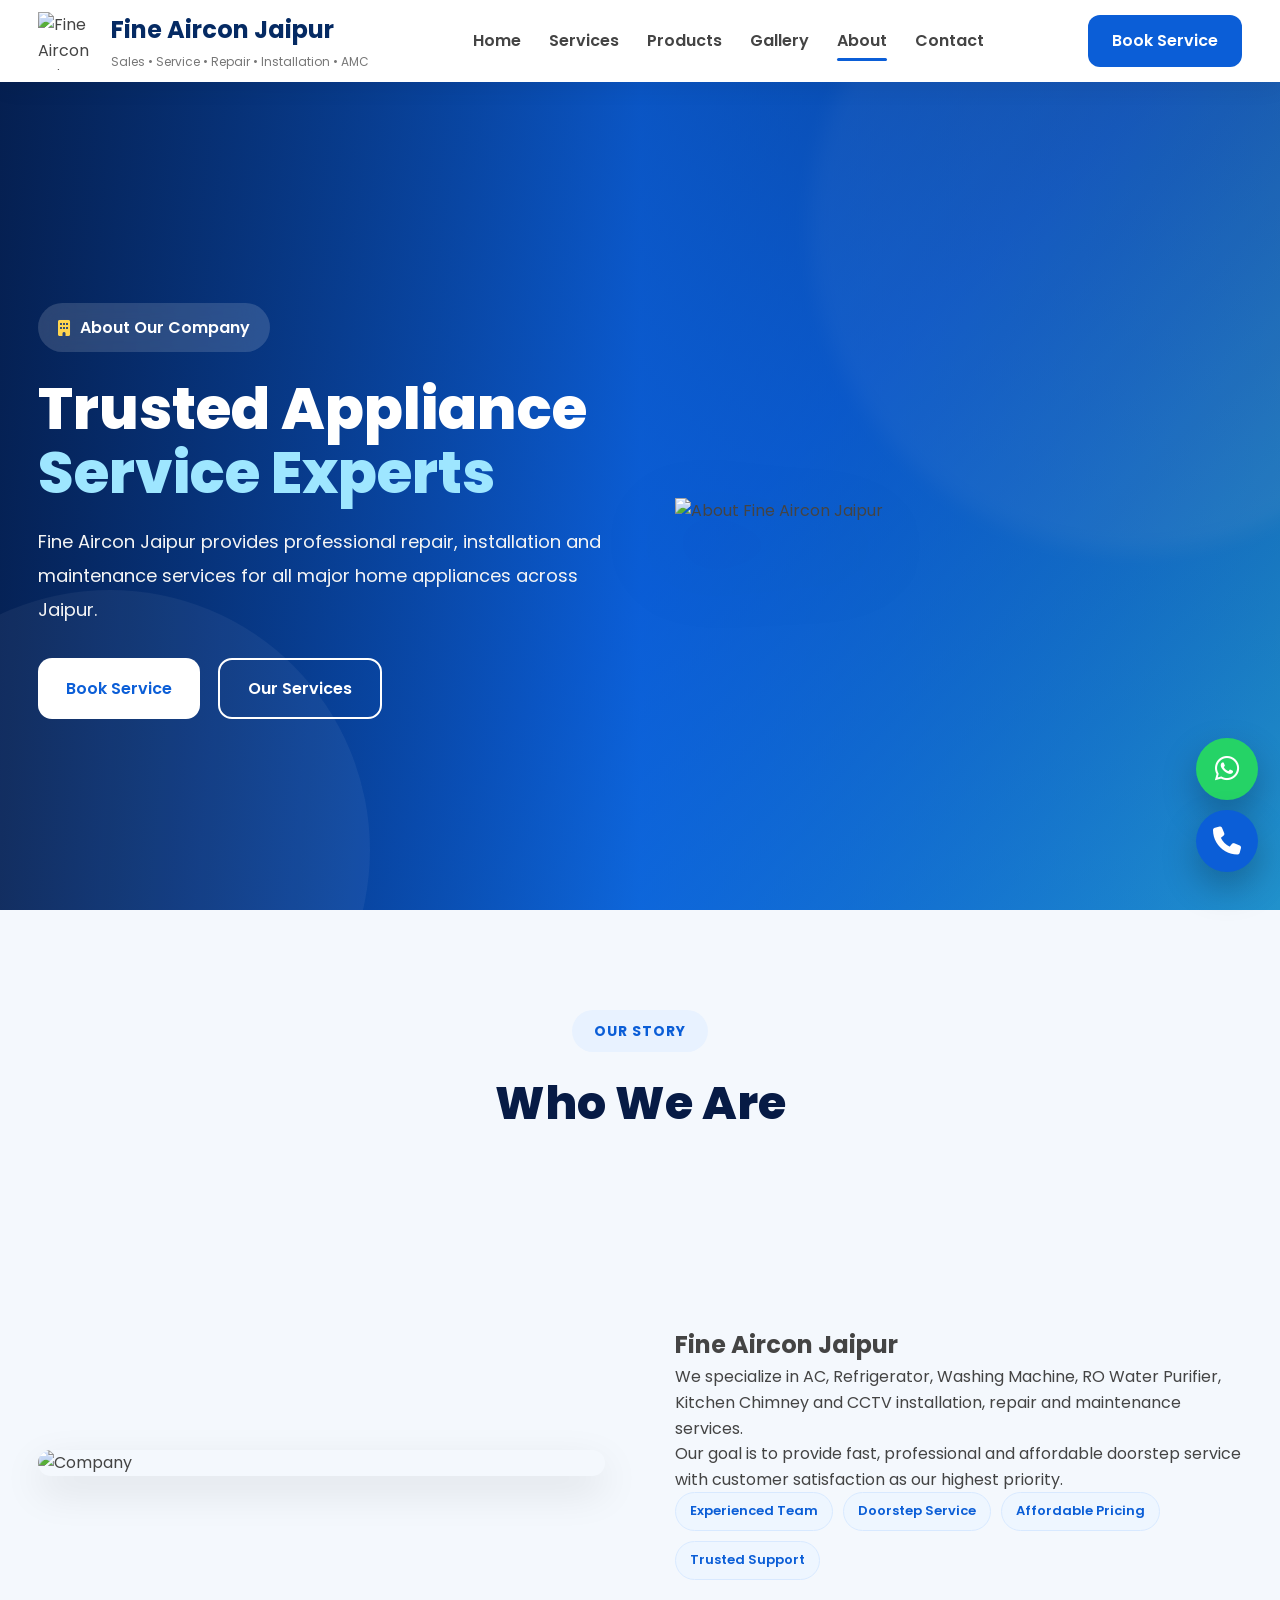
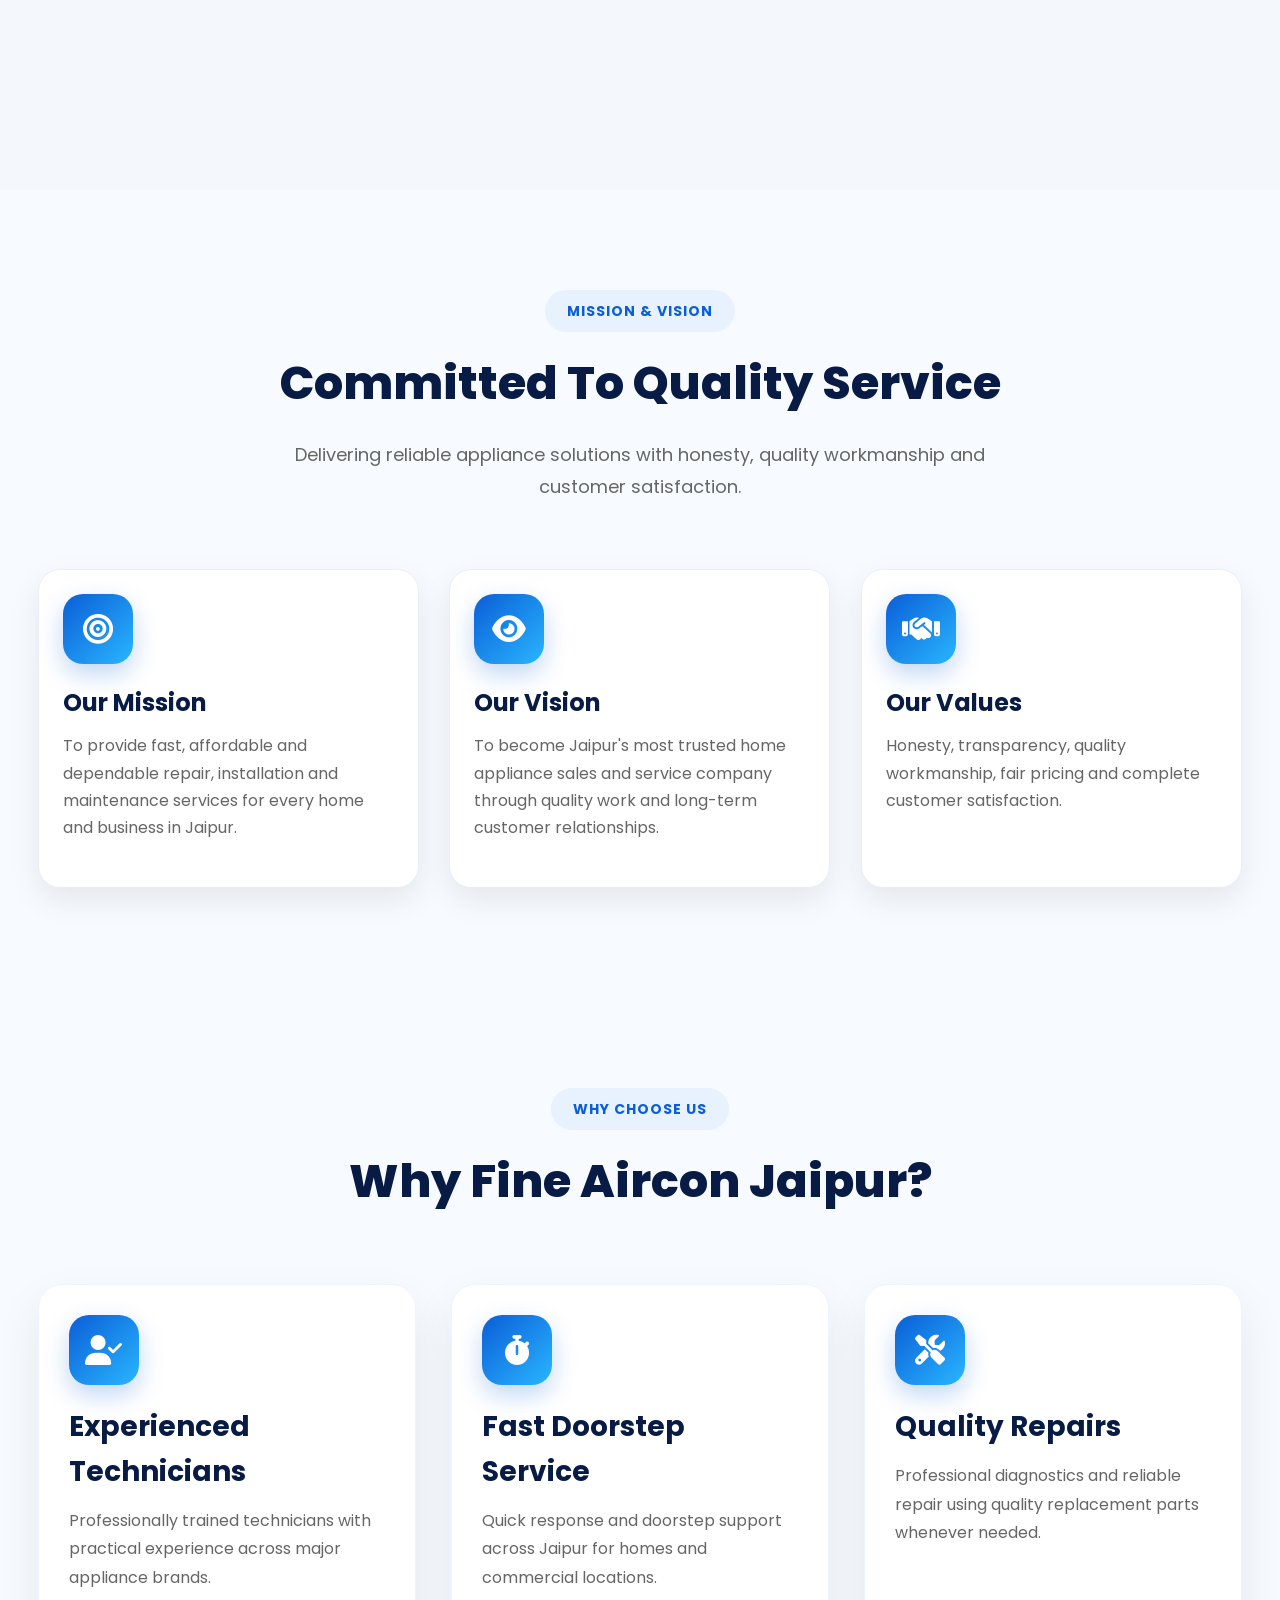
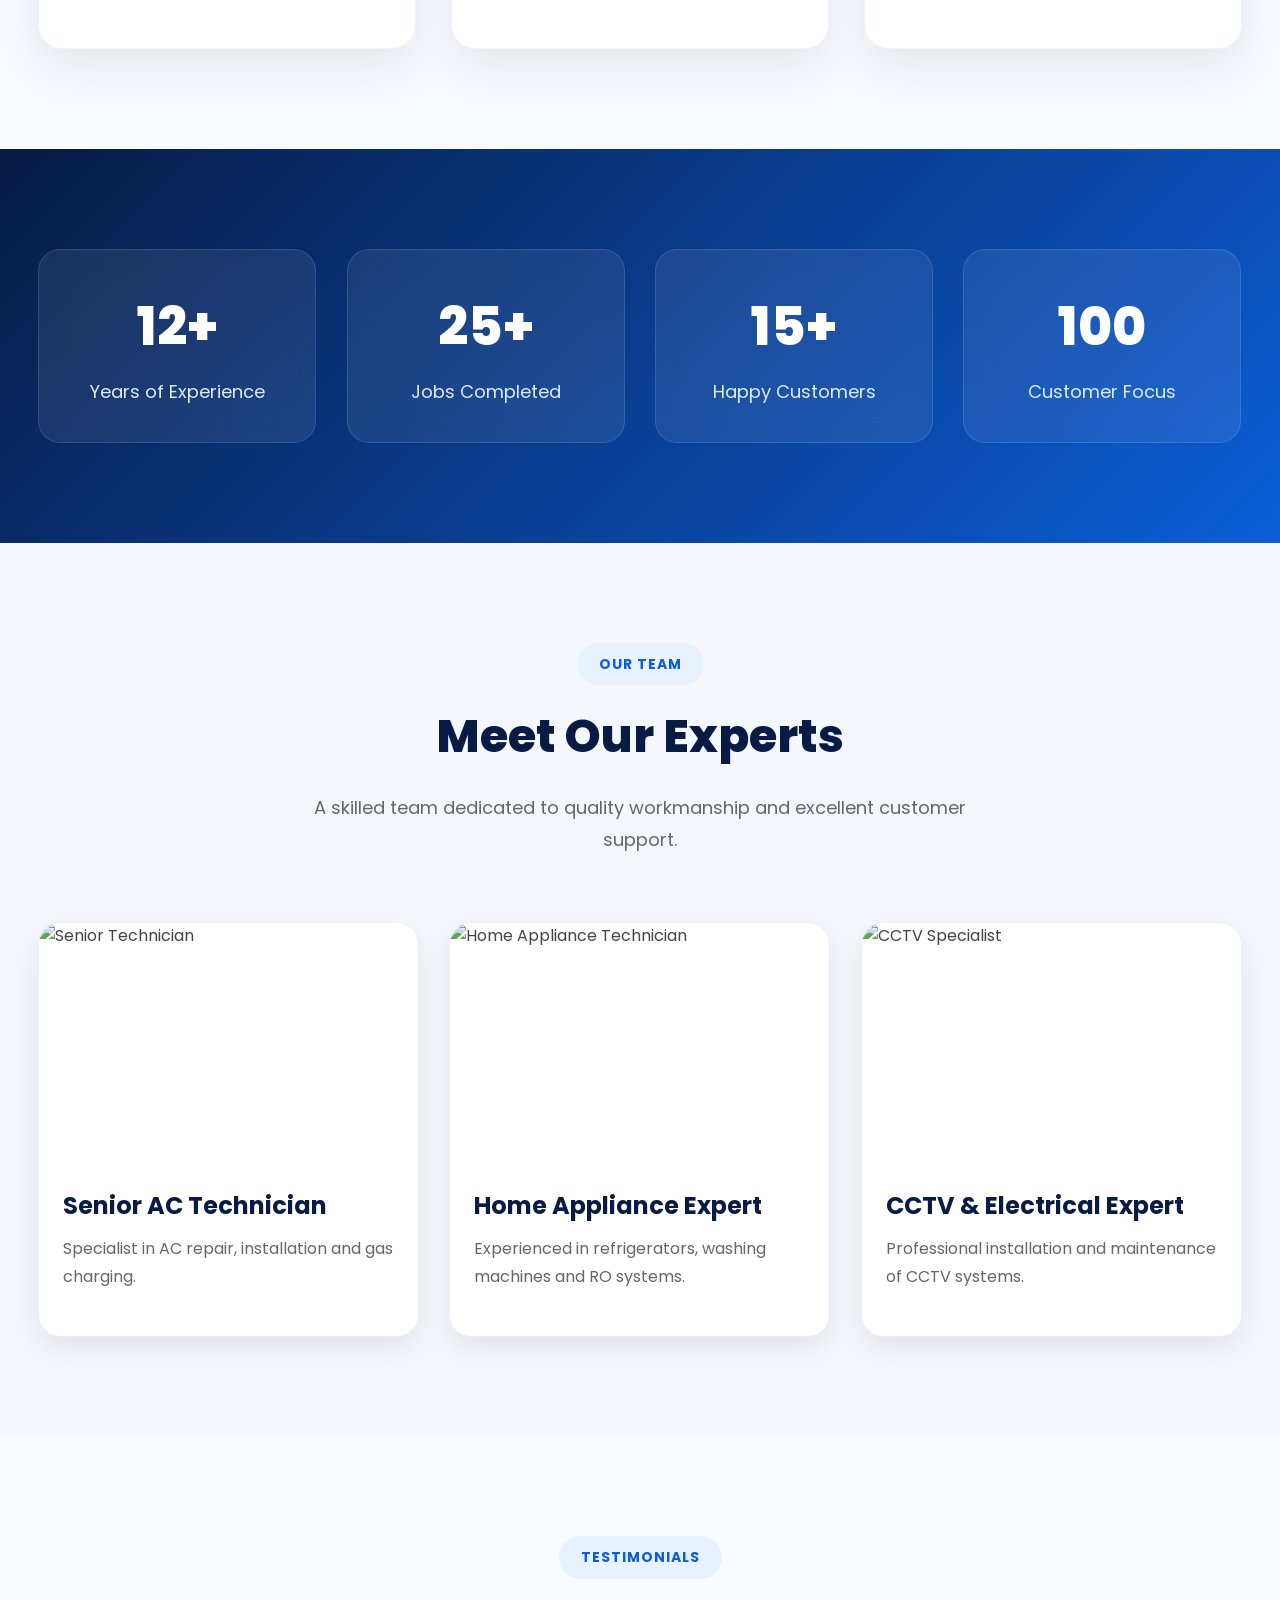
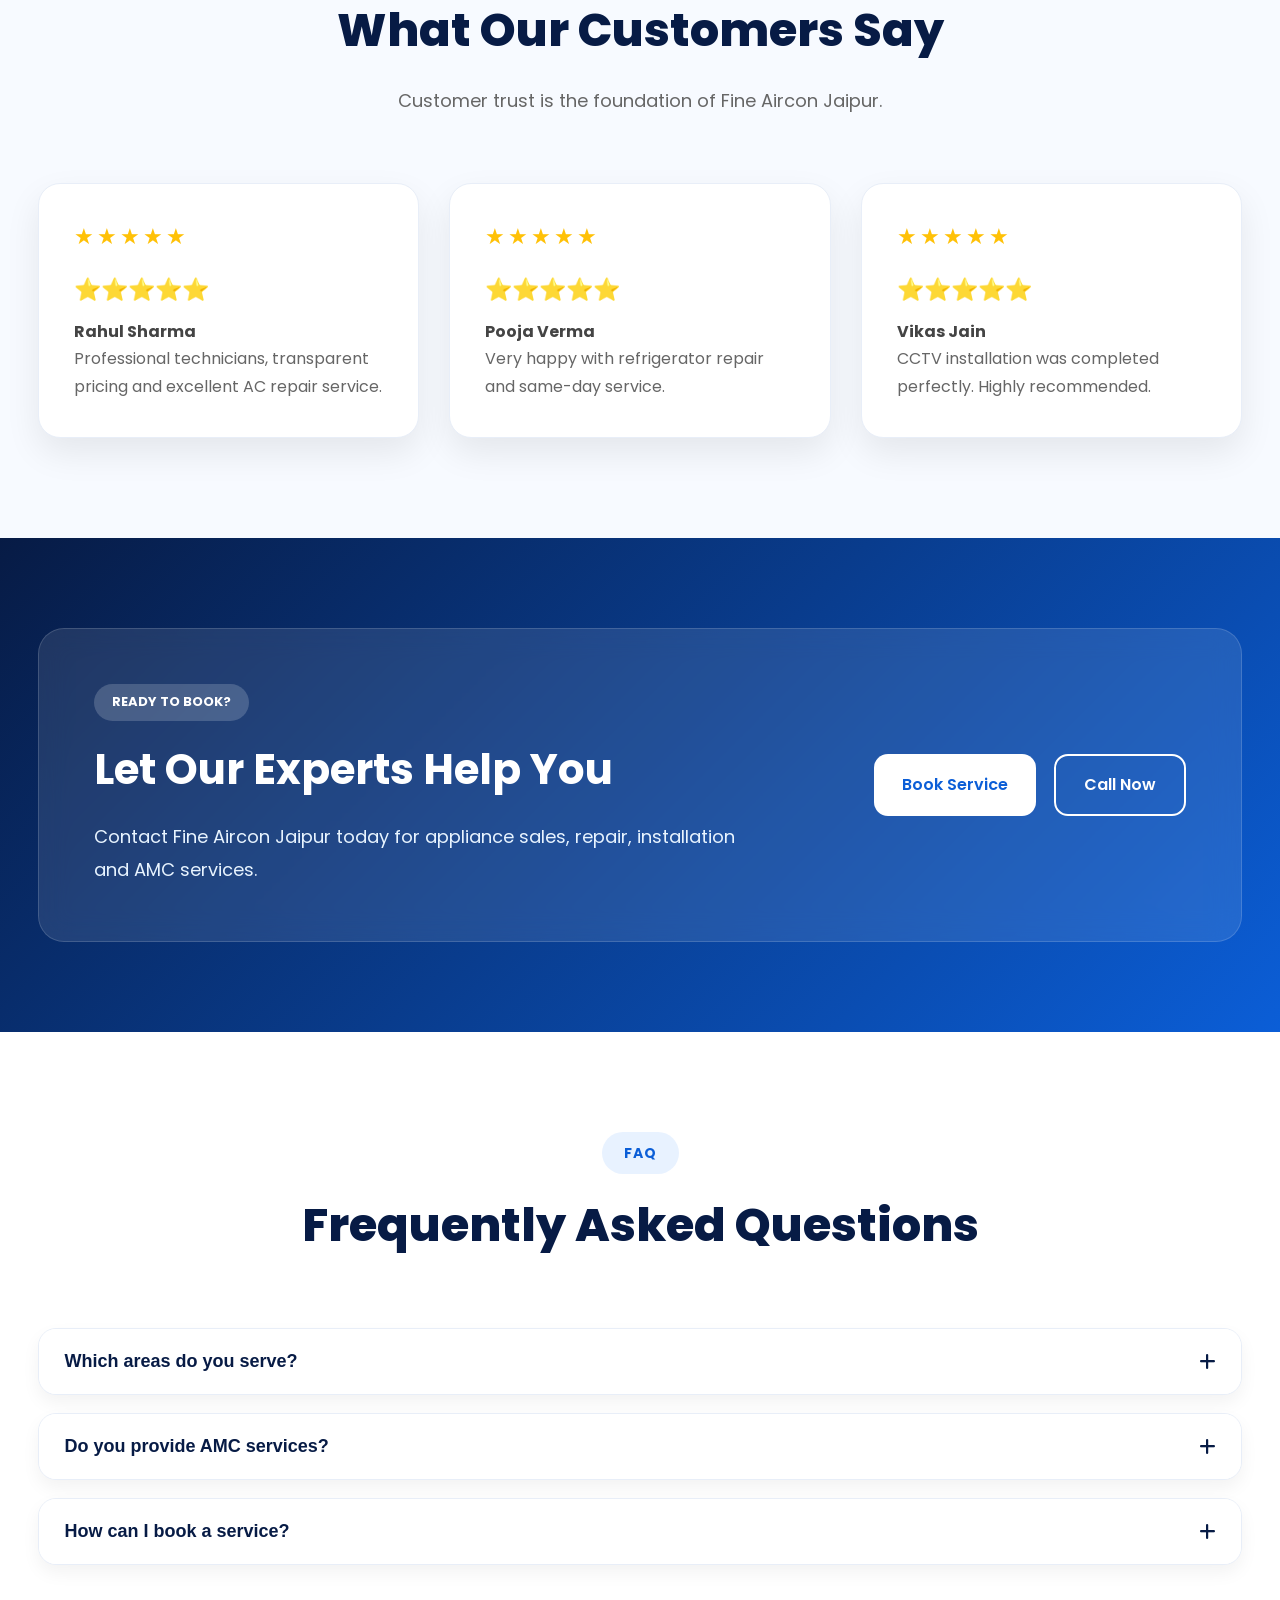
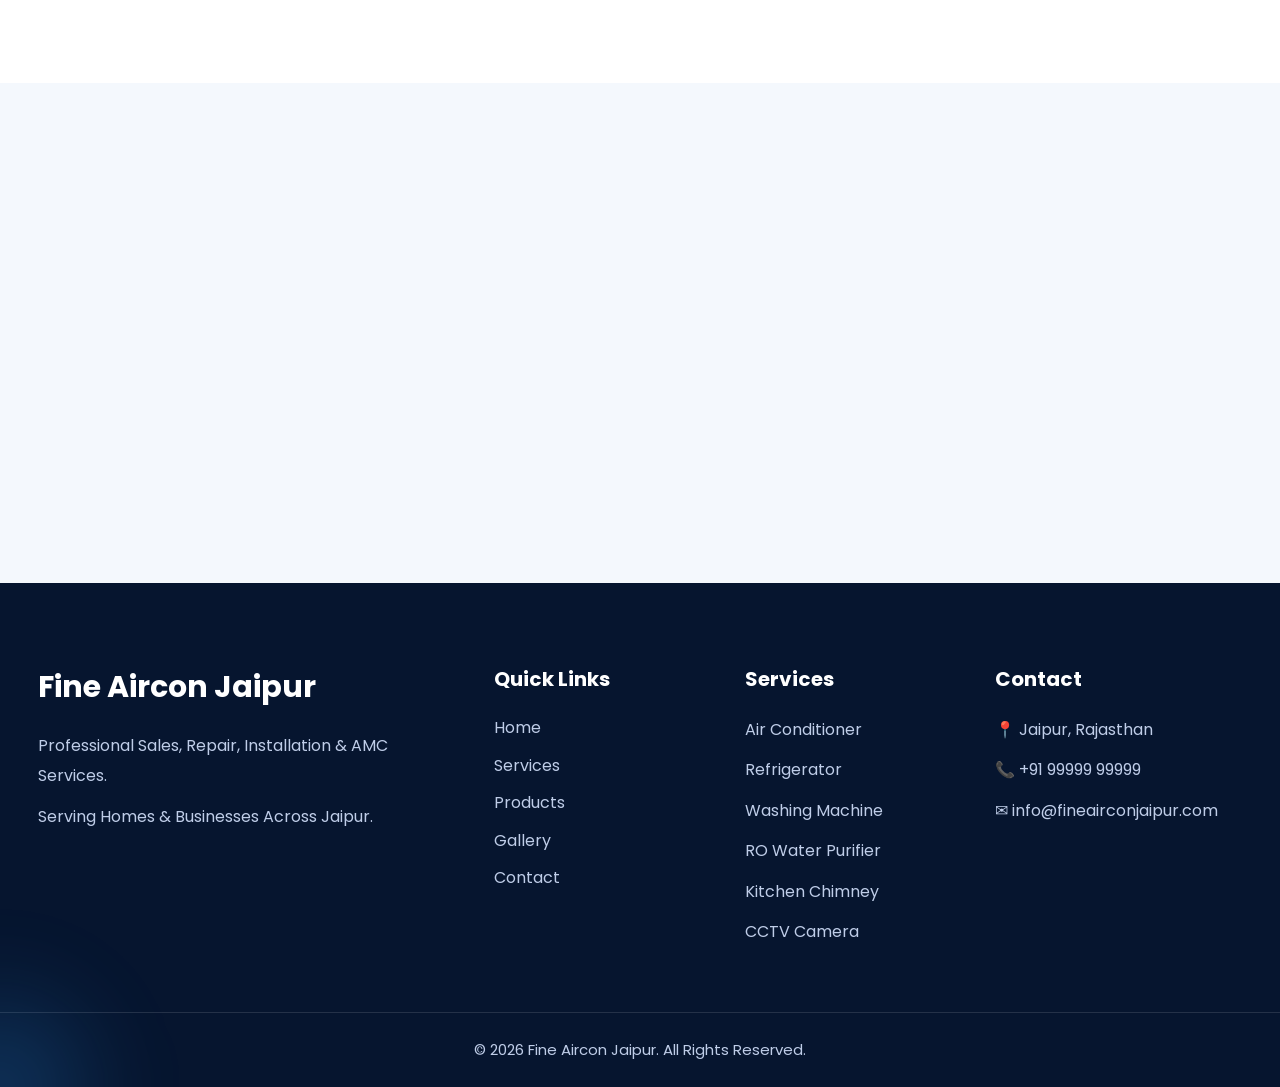
==== commit cc044821: "Update about.html" ====
--- a/about.html
+++ b/about.html
@@ -4,47 +4,81 @@
 <head>
 
 <meta charset="UTF-8">
-
-<meta name="viewport"
-content="width=device-width, initial-scale=1.0">
-
-<title>About Us | Fine Aircon</title>
+<meta name="viewport" content="width=device-width, initial-scale=1.0">
+
+<title>
+
+About Us | Fine Aircon Jaipur
+
+</title>
 
 <meta name="description"
-content="Fine Aircon - AC, Refrigerator, Washing Machine, RO, Chimney & CCTV Sales, Service, Repair and Installation.">
+content="Learn about Fine Aircon Jaipur, our experienced technicians, quality services and commitment to customer satisfaction.">
+
+<link rel="preconnect" href="https://fonts.googleapis.com">
+
+<link rel="preconnect" href="https://fonts.gstatic.com" crossorigin>
+
+<link href="https://fonts.googleapis.com/css2?family=Poppins:wght@300;400;500;600;700;800&display=swap" rel="stylesheet">
 
 <link rel="stylesheet"
-href="css/style.css">
-
-<link href="https://fonts.googleapis.com/css2?family=Poppins:wght@300;400;500;600;700&display=swap"
-rel="stylesheet">
-
-<link rel="stylesheet"
-href="https://cdnjs.cloudflare.com/ajax/libs/font-awesome/6.6.0/css/all.min.css">
+href="https://cdnjs.cloudflare.com/ajax/libs/font-awesome/6.7.2/css/all.min.css">
+
+<link rel="stylesheet" href="css/style.css">
+
+<link rel="stylesheet" href="css/responsive.css">
+
+<link rel="stylesheet" href="css/animation.css">
 
 </head>
 
 <body>
 
+<!-- Loader -->
+
 <div id="loader">
 
-<div class="spinner"></div>
-
-<h2>Fine Aircon</h2>
-
-</div>
+<div class="loader-circle"></div>
+
+<h2>
+
+Fine Aircon Jaipur
+
+</h2>
+
+</div>
+
+<!-- Header -->
 
 <header>
 
+<div class="container">
+
 <div class="logo">
 
-<i class="fa-solid fa-snowflake"></i>
-
-Fine <span>Aircon</span>
-
-</div>
-
-<nav>
+<img
+src="assets/logo.png"
+alt="Fine Aircon Jaipur">
+
+<div>
+
+<h2>
+
+Fine Aircon Jaipur
+
+</h2>
+
+<p>
+
+Sales • Service • Repair • Installation • AMC
+
+</p>
+
+</div>
+
+</div>
+
+<nav id="navbar">
 
 <a href="index.html">Home</a>
 
@@ -52,41 +86,119 @@
 
 <a href="products.html">Products</a>
 
-<a href="about.html" class="active">About</a>
+<a href="gallery.html">Gallery</a>
+
+<a class="active" href="about.html">About</a>
 
 <a href="contact.html">Contact</a>
 
 </nav>
 
+<div class="header-btns">
+
+<a href="contact.html"
+class="book-btn">
+
+Book Service
+
+</a>
+
 <button id="menuBtn">
 
 <i class="fa-solid fa-bars"></i>
 
 </button>
 
+</div>
+
+</div>
+
 </header>
 
+<!-- Hero -->
+
 <section class="hero">
 
-<div class="hero-content">
+<div class="hero-overlay"></div>
+
+<div class="container hero-container">
+
+<div class="hero-left">
+
+<span class="hero-badge">
+
+<i class="fa-solid fa-building"></i>
+
+About Our Company
+
+</span>
 
 <h1>
 
-About Fine Aircon
+Trusted Appliance
+
+<span>
+
+Service Experts
+
+</span>
 
 </h1>
 
 <p>
 
-Trusted Sales, Service, Repair & Installation Partner
-
-</p>
+Fine Aircon Jaipur provides professional
+repair, installation and maintenance services
+for all major home appliances across Jaipur.
+
+</p>
+
+<div class="hero-buttons">
+
+<a href="contact.html"
+class="btn-primary">
+
+Book Service
+
+</a>
+
+<a href="services.html"
+class="btn-secondary">
+
+Our Services
+
+</a>
+
+</div>
+
+</div>
+
+<div class="hero-right">
+
+<img
+src="assets/images/about/about-hero.webp"
+alt="About Fine Aircon Jaipur"
+class="hero-image">
+
+</div>
 
 </div>
 
 </section>
 
-<section class="features">
+<!-- Company Story -->
+
+<section>
+
+<div class="container">
+
+<div class="section-title">
+
+<span>
+
+OUR STORY
+
+</span>
 
 <h2>
 
@@ -94,330 +206,797 @@
 
 </h2>
 
-<div class="cards">
-
-<div class="card">
-
-<i class="fa-solid fa-building"></i>
-
-<h3>Our Company</h3>
-
-<p>
-
-Fine Aircon is a trusted home appliance service company
-providing professional AC, Refrigerator, Washing Machine,
-RO, Chimney and CCTV solutions.
-
-</p>
-
-</div>
-
-<div class="card">
+</div>
+
+<div class="hero-container">
+
+<div>
+
+<img
+src="assets/images/about/company.webp"
+class="radius shadow"
+alt="Company">
+
+</div>
+
+<div>
+
+<h2>
+
+Fine Aircon Jaipur
+
+</h2>
+
+<p>
+
+We specialize in AC, Refrigerator,
+Washing Machine, RO Water Purifier,
+Kitchen Chimney and CCTV installation,
+repair and maintenance services.
+
+</p>
+
+<p>
+
+Our goal is to provide fast,
+professional and affordable doorstep
+service with customer satisfaction
+as our highest priority.
+
+</p>
+
+<div class="brand-list">
+
+<span>Experienced Team</span>
+
+<span>Doorstep Service</span>
+
+<span>Affordable Pricing</span>
+
+<span>Trusted Support</span>
+
+</div>
+
+</div>
+
+</div>
+
+</div>
+
+</section>
+<!-- ===================================
+MISSION & VISION
+=================================== -->
+
+<section class="featured-products">
+
+<div class="container">
+
+<div class="section-title">
+
+<span>
+
+MISSION & VISION
+
+</span>
+
+<h2>
+
+Committed To Quality Service
+
+</h2>
+
+<p>
+
+Delivering reliable appliance solutions with honesty,
+quality workmanship and customer satisfaction.
+
+</p>
+
+</div>
+
+<div class="product-grid">
+
+<div class="product-card">
+
+<div class="product-info">
+
+<div class="service-icon">
 
 <i class="fa-solid fa-bullseye"></i>
 
-<h3>Our Mission</h3>
-
-<p>
-
-To provide fast, reliable and affordable appliance
-services with complete customer satisfaction.
-
-</p>
-
-</div>
-
-<div class="card">
+</div>
+
+<h3>
+
+Our Mission
+
+</h3>
+
+<p>
+
+To provide fast, affordable and dependable repair,
+installation and maintenance services for every home
+and business in Jaipur.
+
+</p>
+
+</div>
+
+</div>
+
+<div class="product-card">
+
+<div class="product-info">
+
+<div class="service-icon">
 
 <i class="fa-solid fa-eye"></i>
 
-<h3>Our Vision</h3>
-
-<p>
-
-To become the most trusted appliance service
-provider in our region.
-
-</p>
+</div>
+
+<h3>
+
+Our Vision
+
+</h3>
+
+<p>
+
+To become Jaipur's most trusted home appliance
+sales and service company through quality work
+and long-term customer relationships.
+
+</p>
+
+</div>
+
+</div>
+
+<div class="product-card">
+
+<div class="product-info">
+
+<div class="service-icon">
+
+<i class="fa-solid fa-handshake"></i>
+
+</div>
+
+<h3>
+
+Our Values
+
+</h3>
+
+<p>
+
+Honesty, transparency, quality workmanship,
+fair pricing and complete customer satisfaction.
+
+</p>
+
+</div>
+
+</div>
 
 </div>
 
 </div>
 
 </section>
-<!-- Why Choose Us -->
-
-<section class="popular">
-
-    <h2>Why Choose Fine Aircon?</h2>
-
-    <div class="service-grid">
-
-        <div class="service">
-
-            <i class="fa-solid fa-user-check"></i>
-
-            <h3>Experienced Technicians</h3>
+
+<!-- ===================================
+WHY CHOOSE US
+=================================== -->
+
+<section class="services-section">
+
+<div class="container">
+
+<div class="section-title">
+
+<span>
+
+WHY CHOOSE US
+
+</span>
+
+<h2>
+
+Why Fine Aircon Jaipur?
+
+</h2>
+
+</div>
+
+<div class="service-grid">
+
+<div class="service-card">
+
+<div class="service-content">
+
+<div class="service-icon">
+
+<i class="fa-solid fa-user-check"></i>
+
+</div>
+
+<h3>
+
+Experienced Technicians
+
+</h3>
+
+<p>
+
+Professionally trained technicians with practical
+experience across major appliance brands.
+
+</p>
+
+</div>
+
+</div>
+
+<div class="service-card">
+
+<div class="service-content">
+
+<div class="service-icon">
+
+<i class="fa-solid fa-stopwatch"></i>
+
+</div>
+
+<h3>
+
+Fast Doorstep Service
+
+</h3>
+
+<p>
+
+Quick response and doorstep support across
+Jaipur for homes and commercial locations.
+
+</p>
+
+</div>
+
+</div>
+
+<div class="service-card">
+
+<div class="service-content">
+
+<div class="service-icon">
+
+<i class="fa-solid fa-screwdriver-wrench"></i>
+
+</div>
+
+<h3>
+
+Quality Repairs
+
+</h3>
+
+<p>
+
+Professional diagnostics and reliable repair
+using quality replacement parts whenever needed.
+
+</p>
+
+</div>
+
+</div>
+
+</div>
+
+</div>
+
+</section>
+
+<!-- ===================================
+ACHIEVEMENTS
+=================================== -->
+
+<section class="counter">
+
+<div class="container">
+
+<div class="counter-box">
+
+<h2>12+</h2>
+
+<p>
+
+Years of Experience
+
+</p>
+
+</div>
+
+<div class="counter-box">
+
+<h2>25K+</h2>
+
+<p>
+
+Jobs Completed
+
+</p>
+
+</div>
+
+<div class="counter-box">
+
+<h2>15K+</h2>
+
+<p>
+
+Happy Customers
+
+</p>
+
+</div>
+
+<div class="counter-box">
+
+<h2>100%</h2>
+
+<p>
+
+Customer Focus
+
+</p>
+
+</div>
+
+</div>
+
+</section>
+
+<!-- ===================================
+OUR TEAM
+=================================== -->
+
+<section>
+
+<div class="container">
+
+<div class="section-title">
+
+<span>
+
+OUR TEAM
+
+</span>
+
+<h2>
+
+Meet Our Experts
+
+</h2>
+
+<p>
+
+A skilled team dedicated to quality workmanship
+and excellent customer support.
+
+</p>
+
+</div>
+
+<div class="product-grid">
+
+<div class="product-card">
+
+<img
+src="assets/images/about/technician1.webp"
+alt="Senior Technician">
+
+<div class="product-info">
+
+<h3>
+
+Senior AC Technician
+
+</h3>
+
+<p>
+
+Specialist in AC repair, installation and gas charging.
+
+</p>
+
+</div>
+
+</div>
+
+<div class="product-card">
+
+<img
+src="assets/images/about/technician2.webp"
+alt="Home Appliance Technician">
+
+<div class="product-info">
+
+<h3>
+
+Home Appliance Expert
+
+</h3>
+
+<p>
+
+Experienced in refrigerators, washing machines and RO systems.
+
+</p>
+
+</div>
+
+</div>
+
+<div class="product-card">
+
+<img
+src="assets/images/about/technician3.webp"
+alt="CCTV Specialist">
+
+<div class="product-info">
+
+<h3>
+
+CCTV & Electrical Expert
+
+</h3>
+
+<p>
+
+Professional installation and maintenance of CCTV systems.
+
+</p>
+
+</div>
+
+</div>
+
+</div>
+
+</div>
+
+</section>
+<!-- ===================================
+CUSTOMER TESTIMONIALS
+=================================== -->
+
+<section class="reviews">
+
+    <div class="container">
+
+        <div class="section-title">
+
+            <span>TESTIMONIALS</span>
+
+            <h2>What Our Customers Say</h2>
 
             <p>
-                Skilled professionals with years of field experience.
+
+                Customer trust is the foundation of Fine Aircon Jaipur.
+
             </p>
 
         </div>
 
-        <div class="service">
-
-            <i class="fa-solid fa-clock"></i>
-
-            <h3>Quick Response</h3>
+        <div class="review-slider">
+
+            <div class="review-card">
+
+                <h3>⭐⭐⭐⭐⭐</h3>
+
+                <h4>Rahul Sharma</h4>
+
+                <p>
+
+                    Professional technicians, transparent pricing and
+                    excellent AC repair service.
+
+                </p>
+
+            </div>
+
+            <div class="review-card">
+
+                <h3>⭐⭐⭐⭐⭐</h3>
+
+                <h4>Pooja Verma</h4>
+
+                <p>
+
+                    Very happy with refrigerator repair and same-day service.
+
+                </p>
+
+            </div>
+
+            <div class="review-card">
+
+                <h3>⭐⭐⭐⭐⭐</h3>
+
+                <h4>Vikas Jain</h4>
+
+                <p>
+
+                    CCTV installation was completed perfectly.
+                    Highly recommended.
+
+                </p>
+
+            </div>
+
+        </div>
+
+    </div>
+
+</section>
+
+<!-- ===================================
+BOOK SERVICE CTA
+=================================== -->
+
+<section class="cta-section">
+
+    <div class="container">
+
+        <div class="cta-box">
+
+            <div>
+
+                <span class="mini-title">
+
+                    READY TO BOOK?
+
+                </span>
+
+                <h2>
+
+                    Let Our Experts Help You
+
+                </h2>
+
+                <p>
+
+                    Contact Fine Aircon Jaipur today for appliance
+                    sales, repair, installation and AMC services.
+
+                </p>
+
+            </div>
+
+            <div class="cta-buttons">
+
+                <a href="contact.html"
+                   class="btn-primary">
+
+                    Book Service
+
+                </a>
+
+                <a href="tel:+919999999999"
+                   class="btn-secondary">
+
+                    Call Now
+
+                </a>
+
+            </div>
+
+        </div>
+
+    </div>
+
+</section>
+
+<!-- ===================================
+FAQ
+=================================== -->
+
+<section class="faq">
+
+    <div class="container">
+
+        <div class="section-title">
+
+            <span>FAQ</span>
+
+            <h2>Frequently Asked Questions</h2>
+
+        </div>
+
+        <div class="faq-item">
+
+            <button class="faq-btn">
+
+                Which areas do you serve?
+
+                <i class="fa-solid fa-plus"></i>
+
+            </button>
+
+            <div class="faq-content">
+
+                <p>
+
+                    We provide doorstep service throughout Jaipur.
+
+                </p>
+
+            </div>
+
+        </div>
+
+        <div class="faq-item">
+
+            <button class="faq-btn">
+
+                Do you provide AMC services?
+
+                <i class="fa-solid fa-plus"></i>
+
+            </button>
+
+            <div class="faq-content">
+
+                <p>
+
+                    Yes, Annual Maintenance Contracts (AMC) are available
+                    for selected appliances.
+
+                </p>
+
+            </div>
+
+        </div>
+
+        <div class="faq-item">
+
+            <button class="faq-btn">
+
+                How can I book a service?
+
+                <i class="fa-solid fa-plus"></i>
+
+            </button>
+
+            <div class="faq-content">
+
+                <p>
+
+                    You can call us directly, send a WhatsApp message,
+                    or submit the enquiry form on our Contact page.
+
+                </p>
+
+            </div>
+
+        </div>
+
+    </div>
+
+</section>
+
+<!-- ===================================
+GOOGLE MAP
+=================================== -->
+
+<section class="map-section">
+
+    <iframe
+        src="https://www.google.com/maps?q=Jaipur,Rajasthan&output=embed"
+        loading="lazy"
+        allowfullscreen>
+    </iframe>
+
+</section>
+
+<!-- ===================================
+FOOTER
+=================================== -->
+
+<footer>
+
+    <div class="container footer-grid">
+
+        <div>
+
+            <h3>Fine Aircon Jaipur</h3>
 
             <p>
-                Fast doorstep service with minimum waiting time.
+
+                Professional Sales, Repair,
+                Installation & AMC Services.
+
             </p>
 
+            <p>
+
+                Serving Homes & Businesses Across Jaipur.
+
+            </p>
+
         </div>
 
-        <div class="service">
-
-            <i class="fa-solid fa-screwdriver-wrench"></i>
-
-            <h3>Quality Work</h3>
-
-            <p>
-                Professional repair using quality tools and genuine spare parts.
-            </p>
+        <div>
+
+            <h4>Quick Links</h4>
+
+            <a href="index.html">Home</a>
+            <a href="services.html">Services</a>
+            <a href="products.html">Products</a>
+            <a href="gallery.html">Gallery</a>
+            <a href="contact.html">Contact</a>
 
         </div>
 
-        <div class="service">
-
-            <i class="fa-solid fa-hand-holding-dollar"></i>
-
-            <h3>Affordable Pricing</h3>
-
-            <p>
-                Honest pricing with no hidden charges.
-            </p>
+        <div>
+
+            <h4>Services</h4>
+
+            <p>Air Conditioner</p>
+            <p>Refrigerator</p>
+            <p>Washing Machine</p>
+            <p>RO Water Purifier</p>
+            <p>Kitchen Chimney</p>
+            <p>CCTV Camera</p>
 
         </div>
 
+        <div>
+
+            <h4>Contact</h4>
+
+            <p>📍 Jaipur, Rajasthan</p>
+            <p>📞 +91 99999 99999</p>
+            <p>✉ info@fineairconjaipur.com</p>
+
+        </div>
+
     </div>
 
-</section>
-
-<!-- Company Stats -->
-
-<section class="stats">
-
-    <div>
-
-        <h2>10+</h2>
-
-        <p>Years Experience</p>
+    <div class="copyright">
+
+        © <span id="year"></span> Fine Aircon Jaipur.
+        All Rights Reserved.
 
     </div>
 
-    <div>
-
-        <h2>5000+</h2>
-
-        <p>Satisfied Customers</p>
-
-    </div>
-
-    <div>
-
-        <h2>10000+</h2>
-
-        <p>Completed Services</p>
-
-    </div>
-
-</section>
-
-<!-- Our Team -->
-
-<section class="features">
-
-    <h2>Our Team</h2>
-
-    <div class="cards">
-
-        <div class="card">
-
-            <i class="fa-solid fa-user-tie"></i>
-
-            <h3>Senior Technician</h3>
-
-            <p>
-                Expert in AC, Refrigerator and Commercial Cooling Systems.
-            </p>
-
-        </div>
-
-        <div class="card">
-
-            <i class="fa-solid fa-user-gear"></i>
-
-            <h3>Service Engineer</h3>
-
-            <p>
-                Specialist in RO, Washing Machine and Chimney repairs.
-            </p>
-
-        </div>
-
-        <div class="card">
-
-            <i class="fa-solid fa-video"></i>
-
-            <h3>CCTV Specialist</h3>
-
-            <p>
-                CCTV installation, networking and maintenance expert.
-            </p>
-
-        </div>
-
-    </div>
-
-</section>
-
-<!-- Brands -->
-
-<section class="features">
-
-    <h2>Brands We Service</h2>
-
-    <div class="cards">
-
-        <div class="card"><h3>LG</h3></div>
-        <div class="card"><h3>Samsung</h3></div>
-        <div class="card"><h3>Daikin</h3></div>
-        <div class="card"><h3>Voltas</h3></div>
-        <div class="card"><h3>Blue Star</h3></div>
-        <div class="card"><h3>Hitachi</h3></div>
-
-    </div>
-
-</section>
-<!-- Customer Reviews -->
-
-<section class="features">
-
-    <h2>What Our Customers Say</h2>
-
-    <div class="cards">
-
-        <div class="card">
-
-            <h3>⭐⭐⭐⭐⭐</h3>
-
-            <h4>Rahul Sharma</h4>
-
-            <p>
-                Excellent AC repair service. Technician arrived on time
-                and solved the cooling problem quickly.
-            </p>
-
-        </div>
-
-        <div class="card">
-
-            <h3>⭐⭐⭐⭐⭐</h3>
-
-            <h4>Priya Verma</h4>
-
-            <p>
-                Very professional RO installation and great customer support.
-            </p>
-
-        </div>
-
-        <div class="card">
-
-            <h3>⭐⭐⭐⭐⭐</h3>
-
-            <h4>Amit Singh</h4>
-
-            <p>
-                CCTV installation was neat and completed on schedule.
-            </p>
-
-        </div>
-
-    </div>
-
-</section>
-
-<!-- Call To Action -->
-
-<section class="cta">
-
-    <h2>Need Professional Appliance Service?</h2>
-
-    <p>
-        Contact Fine Aircon today for fast, reliable
-        repair, installation and maintenance services.
-    </p>
-
-    <div class="hero-btn">
-
-        <a href="contact.html" class="btn">
-
-            Contact Us
-
-        </a>
-
-        <a href="tel:+919876543210" class="btn outline">
-
-            <i class="fa-solid fa-phone"></i>
-            Call Now
-
-        </a>
-
-    </div>
-
-</section>
+</footer>
 
 <!-- Floating Buttons -->
 
-<a href="https://wa.me/919876543210"
-class="whatsapp-btn"
-target="_blank"
-title="WhatsApp">
+<a href="https://wa.me/919999999999"
+class="floating-whatsapp"
+target="_blank">
 
     <i class="fab fa-whatsapp"></i>
 
 </a>
 
-<a href="tel:+919876543210"
-class="call-btn"
-title="Call">
+<a href="tel:+919999999999"
+class="floating-call">
 
     <i class="fa-solid fa-phone"></i>
 
 </a>
 
-<!-- Footer -->
-
-<footer>
-
-    <h3>❄️ Fine Aircon</h3>
-
-    <p>
-        AC • Refrigerator • Washing Machine • RO • Chimney • CCTV
-    </p>
-
-    <p>
-        Sales • Service • Repair • Installation • AMC
-    </p>
-
-    <p>
-        © 2026 Fine Aircon. All Rights Reserved.
-    </p>
-
-</footer>
+<button id="scrollTop">
+
+    <i class="fa-solid fa-arrow-up"></i>
+
+</button>
 
 <script src="js/app.js"></script>
 
--- a/css/style.css
+++ b/css/style.css
@@ -1,610 +1,2147 @@
-/* =====================================
-   Fine Aircon
-   Professional Theme
-===================================== */
+/*==================================================
+ Fine Aircon Jaipur V2
+ Premium Business Website
+==================================================*/
+
+@import url('https://fonts.googleapis.com/css2?family=Poppins:wght@300;400;500;600;700;800&display=swap');
+
+:root{
+
+--primary:#0B5ED7;
+--primary-dark:#052A63;
+--secondary:#2FA4FF;
+--accent:#00C2FF;
+
+--white:#ffffff;
+--black:#111827;
+
+--text:#444;
+--text-light:#777;
+
+--bg:#F4F8FD;
+--card:#ffffff;
+
+--border:#E8EEF8;
+
+--shadow:0 12px 35px rgba(0,0,0,.08);
+
+--radius:18px;
+
+--transition:.35s ease;
+
+}
+
+/*========================*/
 
 *{
+
 margin:0;
+
 padding:0;
+
 box-sizing:border-box;
+
+scroll-behavior:smooth;
+
+}
+
+body{
+
 font-family:'Poppins',sans-serif;
-}
-
-html{
-scroll-behavior:smooth;
-}
-
-body{
-background:#f5f9ff;
-color:#222;
+
+background:var(--bg);
+
+color:var(--text);
+
 overflow-x:hidden;
-}
-
-/* Loader */
+
+line-height:1.6;
+
+}
+
+img{
+
+display:block;
+
+width:100%;
+
+}
+
+a{
+
+text-decoration:none;
+
+color:inherit;
+
+}
+
+ul{
+
+list-style:none;
+
+}
+
+.container{
+
+width:min(1320px,92%);
+
+margin:auto;
+
+}
+
+/*========================
+Loader
+========================*/
 
 #loader{
+
 position:fixed;
+
 inset:0;
+
+background:#071B45;
+
 display:flex;
+
 flex-direction:column;
+
+align-items:center;
+
 justify-content:center;
-align-items:center;
+
+z-index:99999;
+
+}
+
+.loader-circle{
+
+width:70px;
+
+height:70px;
+
+border:6px solid rgba(255,255,255,.15);
+
+border-top:6px solid #fff;
+
+border-radius:50%;
+
+animation:spin 1s linear infinite;
+
+margin-bottom:25px;
+
+}
+
+#loader h2{
+
+color:#fff;
+
+font-size:30px;
+
+font-weight:700;
+
+letter-spacing:1px;
+
+}
+
+/*========================
+Top Bar
+========================*/
+
+.top-bar{
+
+background:#052A63;
+
+color:#fff;
+
+font-size:14px;
+
+padding:10px 0;
+
+}
+
+.top-bar .container{
+
+display:flex;
+
+justify-content:space-between;
+
+align-items:center;
+
+gap:20px;
+
+}
+
+.top-left,
+
+.top-right{
+
+display:flex;
+
+align-items:center;
+
+gap:22px;
+
+flex-wrap:wrap;
+
+}
+
+.top-left a{
+
+color:#fff;
+
+transition:.3s;
+
+}
+
+.top-left a:hover{
+
+color:#7ED9FF;
+
+}
+
+.top-right a{
+
+width:34px;
+
+height:34px;
+
+border-radius:50%;
+
+background:rgba(255,255,255,.12);
+
+display:flex;
+
+justify-content:center;
+
+align-items:center;
+
+transition:.3s;
+
+}
+
+.top-right a:hover{
+
+background:#2FA4FF;
+
+transform:translateY(-3px);
+
+}
+
+/*========================
+Header
+========================*/
+
+header{
+
+position:sticky;
+
+top:0;
+
+left:0;
+
+width:100%;
+
+z-index:999;
+
+background:rgba(255,255,255,.95);
+
+backdrop-filter:blur(18px);
+
+box-shadow:0 8px 20px rgba(0,0,0,.05);
+
+}
+
+header .container{
+
+display:flex;
+
+align-items:center;
+
+justify-content:space-between;
+
+height:82px;
+
+}
+
+.logo{
+
+display:flex;
+
+align-items:center;
+
+gap:15px;
+
+}
+
+.logo img{
+
+width:58px;
+
+height:58px;
+
+object-fit:contain;
+
+}
+
+.logo h2{
+
+font-size:24px;
+
+font-weight:700;
+
+color:#052A63;
+
+}
+
+.logo p{
+
+font-size:12px;
+
+color:#777;
+
+margin-top:2px;
+
+}
+
+nav{
+
+display:flex;
+
+gap:28px;
+
+align-items:center;
+
+}
+
+nav a{
+
+font-size:16px;
+
+font-weight:600;
+
+position:relative;
+
+transition:.3s;
+
+}
+
+nav a::after{
+
+content:"";
+
+position:absolute;
+
+left:0;
+
+bottom:-7px;
+
+width:0;
+
+height:3px;
+
+background:#0B5ED7;
+
+border-radius:10px;
+
+transition:.35s;
+
+}
+
+nav a:hover::after,
+
+nav a.active::after{
+
+width:100%;
+
+}
+
+.header-btns{
+
+display:flex;
+
+align-items:center;
+
+gap:15px;
+
+}
+
+.book-btn{
+
+background:#0B5ED7;
+
+color:#fff;
+
+padding:13px 24px;
+
+border-radius:12px;
+
+font-weight:600;
+
+transition:.35s;
+
+}
+
+.book-btn:hover{
+
+background:#052A63;
+
+transform:translateY(-2px);
+
+}
+
+#menuBtn{
+
+display:none;
+
+width:50px;
+
+height:50px;
+
+border:none;
+
+background:#0B5ED7;
+
+color:#fff;
+
+border-radius:12px;
+
+font-size:20px;
+
+cursor:pointer;
+
+}
+/*==================================================
+ HERO SECTION
+==================================================*/
+
+.hero{
+
+position:relative;
+
+overflow:hidden;
+
+min-height:92vh;
+
+display:flex;
+
+align-items:center;
+
+background:
+linear-gradient(135deg,#071B45 0%,#0B5ED7 55%,#29B6FF 100%);
+
+}
+
+.hero::before{
+
+content:"";
+
+position:absolute;
+
+top:-180px;
+
+right:-180px;
+
+width:650px;
+
+height:650px;
+
+border-radius:50%;
+
+background:rgba(255,255,255,.08);
+
+filter:blur(10px);
+
+}
+
+.hero::after{
+
+content:"";
+
+position:absolute;
+
+bottom:-200px;
+
+left:-150px;
+
+width:520px;
+
+height:520px;
+
+border-radius:50%;
+
+background:rgba(255,255,255,.05);
+
+}
+
+.hero-overlay{
+
+position:absolute;
+
+inset:0;
+
+background:linear-gradient(
+90deg,
+rgba(5,32,82,.92),
+rgba(11,94,215,.70),
+rgba(0,0,0,.20)
+);
+
+}
+
+.hero-container{
+
+position:relative;
+
+z-index:5;
+
+display:grid;
+
+grid-template-columns:1fr 1fr;
+
+gap:70px;
+
+align-items:center;
+
+padding:120px 0 90px;
+
+}
+
+/*========================
+LEFT
+========================*/
+
+.hero-left{
+
+color:#fff;
+
+}
+
+.hero-badge{
+
+display:inline-flex;
+
+align-items:center;
+
+gap:10px;
+
+padding:12px 20px;
+
+border-radius:50px;
+
+background:rgba(255,255,255,.15);
+
+backdrop-filter:blur(16px);
+
+margin-bottom:25px;
+
+font-weight:600;
+
+}
+
+.hero-badge i{
+
+color:#FFD54F;
+
+}
+
+.hero h1{
+
+font-size:64px;
+
+font-weight:800;
+
+line-height:1.1;
+
+margin-bottom:20px;
+
+}
+
+.hero h1 span{
+
+display:block;
+
+color:#9EE6FF;
+
+}
+
+.hero p{
+
+font-size:18px;
+
+line-height:1.9;
+
+max-width:650px;
+
+color:#F5F5F5;
+
+margin-bottom:30px;
+
+}
+
+.hero-location{
+
+display:flex;
+
+align-items:center;
+
+gap:12px;
+
+font-weight:600;
+
+margin-bottom:35px;
+
+font-size:18px;
+
+}
+
+.hero-location i{
+
+color:#FFD54F;
+
+font-size:22px;
+
+}
+
+/*========================
+FEATURES
+========================*/
+
+.hero-features{
+
+display:grid;
+
+grid-template-columns:repeat(5,1fr);
+
+gap:18px;
+
+margin-bottom:35px;
+
+}
+
+.feature-box{
+
+background:rgba(255,255,255,.12);
+
+border:1px solid rgba(255,255,255,.18);
+
+backdrop-filter:blur(18px);
+
+border-radius:18px;
+
+padding:22px 15px;
+
+text-align:center;
+
+transition:.35s;
+
+}
+
+.feature-box:hover{
+
+transform:translateY(-8px);
+
+background:rgba(255,255,255,.20);
+
+}
+
+.feature-box i{
+
+font-size:32px;
+
+margin-bottom:15px;
+
+color:#FFD54F;
+
+}
+
+.feature-box h4{
+
+font-size:18px;
+
+margin-bottom:4px;
+
+color:#fff;
+
+}
+
+.feature-box span{
+
+font-size:14px;
+
+color:#DCEBFF;
+
+}
+
+/*========================
+BUTTONS
+========================*/
+
+.hero-buttons{
+
+display:flex;
+
+flex-wrap:wrap;
+
+gap:18px;
+
+}
+
+.btn-primary,
+
+.btn-secondary,
+
+.btn-whatsapp{
+
+display:inline-flex;
+
+align-items:center;
+
+gap:10px;
+
+padding:16px 28px;
+
+border-radius:14px;
+
+font-weight:600;
+
+transition:.35s;
+
+}
+
+.btn-primary{
+
+background:#fff;
+
+color:#0B5ED7;
+
+}
+
+.btn-primary:hover{
+
+transform:translateY(-4px);
+
+}
+
+.btn-secondary{
+
+border:2px solid #fff;
+
+color:#fff;
+
+}
+
+.btn-secondary:hover{
+
+background:#fff;
+
+color:#0B5ED7;
+
+}
+
+.btn-whatsapp{
+
+background:#25D366;
+
+color:#fff;
+
+}
+
+.btn-whatsapp:hover{
+
+transform:translateY(-4px);
+
+}
+
+/*========================
+RIGHT IMAGE
+========================*/
+
+.hero-right{
+
+position:relative;
+
+display:flex;
+
+justify-content:center;
+
+align-items:center;
+
+}
+
+.hero-image{
+
+width:100%;
+
+max-width:650px;
+
+filter:drop-shadow(0 35px 45px rgba(0,0,0,.35));
+
+animation:floatHero 4s ease-in-out infinite;
+
+}
+
+/*========================
+FLOATING BUTTONS
+========================*/
+
+.floating-whatsapp,
+
+.floating-call{
+
+position:fixed;
+
+right:22px;
+
+width:60px;
+
+height:60px;
+
+border-radius:50%;
+
+display:flex;
+
+align-items:center;
+
+justify-content:center;
+
+font-size:26px;
+
+color:#fff;
+
+box-shadow:0 10px 25px rgba(0,0,0,.25);
+
+z-index:999;
+
+transition:.35s;
+
+}
+
+.floating-whatsapp{
+
+bottom:100px;
+
+background:#25D366;
+
+}
+
+.floating-call{
+
+bottom:28px;
+
+background:#0B5ED7;
+
+}
+
+.floating-whatsapp:hover,
+
+.floating-call:hover{
+
+transform:scale(1.12);
+
+}
+
+@keyframes floatHero{
+
+0%,100%{
+
+transform:translateY(0);
+
+}
+
+50%{
+
+transform:translateY(-15px);
+
+}
+
+}
+
+@keyframes spin{
+
+100%{
+
+transform:rotate(360deg);
+
+}
+}
+/*==================================================
+SECTION TITLE
+==================================================*/
+
+section{
+
+padding:100px 0;
+
+}
+
+.section-title{
+
+text-align:center;
+
+margin-bottom:65px;
+
+}
+
+.section-title span{
+
+display:inline-block;
+
+padding:10px 22px;
+
+background:#E8F2FF;
+
+color:#0B5ED7;
+
+border-radius:50px;
+
+font-size:14px;
+
+font-weight:700;
+
+letter-spacing:1px;
+
+text-transform:uppercase;
+
+margin-bottom:15px;
+
+}
+
+.section-title h2{
+
+font-size:46px;
+
+font-weight:800;
+
+color:#071B45;
+
+margin-bottom:18px;
+
+}
+
+.section-title p{
+
+max-width:720px;
+
+margin:auto;
+
+font-size:18px;
+
+color:#666;
+
+line-height:1.8;
+
+}
+
+/*==================================================
+SERVICES
+==================================================*/
+
+.services-section{
+
+background:#F7FAFF;
+
+}
+
+.service-grid{
+
+display:grid;
+
+grid-template-columns:repeat(3,1fr);
+
+gap:35px;
+
+}
+
+.service-card{
+
+background:#fff;
+
+border-radius:24px;
+
+overflow:hidden;
+
+box-shadow:0 20px 45px rgba(0,0,0,.08);
+
+transition:.35s;
+
+border:1px solid #EDF3FF;
+
+}
+
+.service-card:hover{
+
+transform:translateY(-10px);
+
+box-shadow:0 25px 60px rgba(0,0,0,.15);
+
+}
+
+.service-card img{
+
+width:100%;
+
+height:250px;
+
+object-fit:cover;
+
+transition:.5s;
+
+}
+
+.service-card:hover img{
+
+transform:scale(1.08);
+
+}
+
+.service-content{
+
+padding:30px;
+
+}
+
+.service-icon{
+
+width:70px;
+
+height:70px;
+
+background:linear-gradient(135deg,#0B5ED7,#29B6FF);
+
+border-radius:20px;
+
+display:flex;
+
+justify-content:center;
+
+align-items:center;
+
+color:#fff;
+
+font-size:30px;
+
+margin-bottom:20px;
+
+box-shadow:0 10px 25px rgba(11,94,215,.25);
+
+}
+
+.service-content h3{
+
+font-size:28px;
+
+color:#071B45;
+
+margin-bottom:12px;
+
+font-weight:700;
+
+}
+
+.service-content p{
+
+font-size:16px;
+
+color:#666;
+
+line-height:1.8;
+
+margin-bottom:25px;
+
+}
+
+/*==================================================
+DETAIL BUTTON
+==================================================*/
+
+.service-toggle{
+
+width:100%;
+
+display:flex;
+
+justify-content:space-between;
+
+align-items:center;
+
+padding:15px 20px;
+
+border:none;
+
+border-radius:14px;
+
+background:#0B5ED7;
+
+color:#fff;
+
+font-size:16px;
+
+font-weight:600;
+
+cursor:pointer;
+
+transition:.3s;
+
+}
+
+.service-toggle:hover{
+
+background:#052A63;
+
+}
+
+.service-toggle i{
+
+transition:.35s;
+
+}
+
+/*==================================================
+EXPANDABLE DETAILS
+==================================================*/
+
+.service-details{
+
+display:none;
+
+padding-top:28px;
+
+animation:fadeIn .35s ease;
+
+}
+
+.service-card.active .service-details{
+
+display:block;
+
+}
+
+.service-card.active .service-toggle i{
+
+transform:rotate(180deg);
+
+}
+
+.service-details h4{
+
+font-size:18px;
+
+color:#071B45;
+
+margin-bottom:18px;
+
+}
+
+/*==================================================
+BRANDS
+==================================================*/
+
+.brand-list{
+
+display:flex;
+
+flex-wrap:wrap;
+
+gap:10px;
+
+margin-bottom:20px;
+
+}
+
+.brand-list span{
+
+padding:8px 14px;
+
+background:#EEF6FF;
+
+border-radius:30px;
+
+color:#0B5ED7;
+
+font-size:13px;
+
+font-weight:600;
+
+border:1px solid #D8E9FF;
+
+transition:.3s;
+
+}
+
+.brand-list span:hover{
+
+background:#0B5ED7;
+
+color:#fff;
+
+}
+
+.service-details ul{
+
+padding-left:18px;
+
+margin-bottom:25px;
+
+}
+
+.service-details li{
+
+margin-bottom:12px;
+
+color:#555;
+
+line-height:1.6;
+
+}
+
+.service-btn{
+
+display:inline-flex;
+
+align-items:center;
+
+justify-content:center;
+
+padding:14px 24px;
+
+border-radius:12px;
+
+background:#25D366;
+
+color:#fff;
+
+font-weight:600;
+
+transition:.35s;
+
+}
+
+.service-btn:hover{
+
+background:#1FA955;
+
+transform:translateY(-3px);
+
+}
+
+/*==================================================
+ANIMATION
+==================================================*/
+
+@keyframes fadeIn{
+
+from{
+
+opacity:0;
+
+transform:translateY(15px);
+
+}
+
+to{
+
+opacity:1;
+
+transform:translateY(0);
+
+}
+
+}
+/*==================================================
+TRUSTED BRANDS
+==================================================*/
+
+.brands{
+
 background:#ffffff;
-z-index:9999;
-}
-
-.spinner{
+
+overflow:hidden;
+
+}
+
+.brand-slider{
+
+display:flex;
+
+align-items:center;
+
+gap:35px;
+
+padding:20px 0;
+
+overflow-x:auto;
+
+scrollbar-width:none;
+
+}
+
+.brand-slider::-webkit-scrollbar{
+
+display:none;
+
+}
+
+.brand-slider img{
+
+width:120px;
+
+height:70px;
+
+object-fit:contain;
+
+padding:15px;
+
+background:#fff;
+
+border:1px solid #E8EEF8;
+
+border-radius:16px;
+
+box-shadow:0 8px 20px rgba(0,0,0,.06);
+
+transition:.35s;
+
+flex-shrink:0;
+
+}
+
+.brand-slider img:hover{
+
+transform:translateY(-8px) scale(1.05);
+
+box-shadow:0 15px 35px rgba(11,94,215,.18);
+
+}
+
+/*==================================================
+COUNTER
+==================================================*/
+
+.counter{
+
+background:linear-gradient(135deg,#071B45,#0B5ED7);
+
+color:#fff;
+
+}
+
+.counter .container{
+
+display:grid;
+
+grid-template-columns:repeat(4,1fr);
+
+gap:30px;
+
+}
+
+.counter-box{
+
+text-align:center;
+
+padding:35px 20px;
+
+background:rgba(255,255,255,.08);
+
+backdrop-filter:blur(12px);
+
+border:1px solid rgba(255,255,255,.12);
+
+border-radius:22px;
+
+transition:.35s;
+
+}
+
+.counter-box:hover{
+
+transform:translateY(-8px);
+
+background:rgba(255,255,255,.14);
+
+}
+
+.counter-box h2{
+
+font-size:52px;
+
+font-weight:800;
+
+margin-bottom:10px;
+
+color:#fff;
+
+}
+
+.counter-box p{
+
+font-size:18px;
+
+color:#DCEBFF;
+
+}
+
+/*==================================================
+FEATURED PRODUCTS
+==================================================*/
+
+.featured-products{
+
+background:#F7FAFF;
+
+}
+
+.product-grid{
+
+display:grid;
+
+grid-template-columns:repeat(4,1fr);
+
+gap:30px;
+
+}
+
+.product-card{
+
+background:#fff;
+
+border-radius:22px;
+
+overflow:hidden;
+
+border:1px solid #E8EEF8;
+
+box-shadow:0 12px 30px rgba(0,0,0,.08);
+
+transition:.35s;
+
+}
+
+.product-card:hover{
+
+transform:translateY(-10px);
+
+box-shadow:0 20px 45px rgba(0,0,0,.15);
+
+}
+
+.product-card img{
+
+width:100%;
+
+height:240px;
+
+object-fit:cover;
+
+transition:.5s;
+
+}
+
+.product-card:hover img{
+
+transform:scale(1.08);
+
+}
+
+.product-info{
+
+padding:24px;
+
+}
+
+.product-tag{
+
+display:inline-block;
+
+padding:6px 14px;
+
+border-radius:30px;
+
+background:#EAF4FF;
+
+color:#0B5ED7;
+
+font-size:13px;
+
+font-weight:700;
+
+margin-bottom:14px;
+
+}
+
+.product-info h3{
+
+font-size:24px;
+
+font-weight:700;
+
+color:#071B45;
+
+margin-bottom:10px;
+
+}
+
+.product-info p{
+
+color:#666;
+
+line-height:1.7;
+
+margin-bottom:22px;
+
+}
+
+.product-bottom{
+
+display:flex;
+
+justify-content:space-between;
+
+align-items:center;
+
+}
+
+.product-btn{
+
+display:inline-flex;
+
+align-items:center;
+
+justify-content:center;
+
+padding:12px 22px;
+
+border-radius:12px;
+
+background:#0B5ED7;
+
+color:#fff;
+
+font-weight:600;
+
+transition:.35s;
+
+}
+
+.product-btn:hover{
+
+background:#052A63;
+
+transform:translateY(-3px);
+
+}
+
+/*==================================================
+HOVER EFFECT
+==================================================*/
+
+.service-card,
+.product-card,
+.counter-box,
+.brand-slider img{
+
+will-change:transform;
+
+}
+/*==================================================
+GALLERY
+==================================================*/
+
+.gallery{
+
+background:#ffffff;
+
+}
+
+.gallery-grid{
+
+display:grid;
+
+grid-template-columns:repeat(3,1fr);
+
+gap:22px;
+
+}
+
+.gallery-grid img{
+
+width:100%;
+
+height:280px;
+
+object-fit:cover;
+
+border-radius:22px;
+
+cursor:pointer;
+
+transition:.45s;
+
+box-shadow:0 10px 25px rgba(0,0,0,.08);
+
+}
+
+.gallery-grid img:hover{
+
+transform:scale(1.05);
+
+box-shadow:0 20px 40px rgba(11,94,215,.20);
+
+}
+
+.gallery-btn{
+
+text-align:center;
+
+margin-top:45px;
+
+}
+
+/*==================================================
+REVIEWS
+==================================================*/
+
+.reviews{
+
+background:#F7FAFF;
+
+}
+
+.review-slider{
+
+display:grid;
+
+grid-template-columns:repeat(3,1fr);
+
+gap:30px;
+
+}
+
+.review-card{
+
+background:#fff;
+
+padding:35px;
+
+border-radius:22px;
+
+border:1px solid #E8EEF8;
+
+box-shadow:0 15px 35px rgba(0,0,0,.08);
+
+transition:.35s;
+
+}
+
+.review-card:hover{
+
+transform:translateY(-10px);
+
+}
+
+.review-card h3{
+
+font-size:22px;
+
+margin:18px 0 12px;
+
+color:#071B45;
+
+}
+
+.review-card p{
+
+line-height:1.8;
+
+color:#666;
+
+}
+
+.review-card::before{
+
+content:"★★★★★";
+
+display:block;
+
+color:#FFC107;
+
+font-size:22px;
+
+letter-spacing:3px;
+
+}
+
+/*==================================================
+CTA
+==================================================*/
+
+.cta-section{
+
+background:linear-gradient(135deg,#071B45,#0B5ED7);
+
+padding:90px 0;
+
+}
+
+.cta-box{
+
+display:flex;
+
+justify-content:space-between;
+
+align-items:center;
+
+gap:40px;
+
+padding:55px;
+
+background:rgba(255,255,255,.10);
+
+border:1px solid rgba(255,255,255,.15);
+
+border-radius:26px;
+
+backdrop-filter:blur(14px);
+
+}
+
+.mini-title{
+
+display:inline-block;
+
+margin-bottom:15px;
+
+padding:8px 18px;
+
+background:rgba(255,255,255,.18);
+
+border-radius:50px;
+
+font-size:13px;
+
+font-weight:700;
+
+color:#fff;
+
+}
+
+.cta-box h2{
+
+font-size:42px;
+
+color:#fff;
+
+margin-bottom:18px;
+
+}
+
+.cta-box p{
+
+color:#E8F4FF;
+
+font-size:18px;
+
+line-height:1.8;
+
+max-width:650px;
+
+}
+
+.cta-buttons{
+
+display:flex;
+
+gap:18px;
+
+flex-wrap:wrap;
+
+}
+
+/*==================================================
+FAQ
+==================================================*/
+
+.faq{
+
+background:#fff;
+
+}
+
+.faq-item{
+
+background:#fff;
+
+border:1px solid #E8EEF8;
+
+border-radius:18px;
+
+margin-bottom:18px;
+
+overflow:hidden;
+
+box-shadow:0 8px 18px rgba(0,0,0,.05);
+
+}
+
+.faq-btn{
+
+width:100%;
+
+padding:22px 25px;
+
+display:flex;
+
+justify-content:space-between;
+
+align-items:center;
+
+background:#fff;
+
+border:none;
+
+cursor:pointer;
+
+font-size:18px;
+
+font-weight:600;
+
+color:#071B45;
+
+transition:.35s;
+
+}
+
+.faq-btn:hover{
+
+background:#F3F8FF;
+
+}
+
+.faq-btn i{
+
+transition:.35s;
+
+}
+
+.faq-item.active .faq-btn i{
+
+transform:rotate(45deg);
+
+}
+
+.faq-content{
+
+display:none;
+
+padding:0 25px 22px;
+
+color:#666;
+
+line-height:1.8;
+
+}
+
+.faq-item.active .faq-content{
+
+display:block;
+
+animation:fadeIn .35s ease;
+
+}
+/*==================================================
+GOOGLE MAP
+==================================================*/
+
+.map-section{
+
+padding:0;
+
+}
+
+.map-section iframe{
+
+width:100%;
+
+height:500px;
+
+border:0;
+
+display:block;
+
+}
+
+/*==================================================
+FOOTER
+==================================================*/
+
+footer{
+
+background:#06152F;
+
+color:#fff;
+
+padding:80px 0 25px;
+
+}
+
+.footer-grid{
+
+display:grid;
+
+grid-template-columns:2fr 1fr 1fr 1.2fr;
+
+gap:45px;
+
+}
+
+footer h3{
+
+font-size:30px;
+
+margin-bottom:20px;
+
+font-weight:700;
+
+}
+
+footer h4{
+
+font-size:20px;
+
+margin-bottom:20px;
+
+}
+
+footer p{
+
+color:#BFCDE8;
+
+line-height:1.9;
+
+margin-bottom:10px;
+
+}
+
+footer a{
+
+display:block;
+
+color:#BFCDE8;
+
+margin-bottom:12px;
+
+transition:.3s;
+
+}
+
+footer a:hover{
+
+color:#fff;
+
+padding-left:6px;
+
+}
+
+.copyright{
+
+margin-top:55px;
+
+padding-top:25px;
+
+border-top:1px solid rgba(255,255,255,.12);
+
+text-align:center;
+
+font-size:15px;
+
+color:#BFCDE8;
+
+}
+
+/*==================================================
+FLOATING BUTTONS
+==================================================*/
+
+.floating-whatsapp,
+
+.floating-call{
+
+position:fixed;
+
+right:22px;
+
+width:62px;
+
+height:62px;
+
+border-radius:50%;
+
+display:flex;
+
+align-items:center;
+
+justify-content:center;
+
+font-size:28px;
+
+color:#fff;
+
+z-index:999;
+
+box-shadow:0 15px 35px rgba(0,0,0,.25);
+
+transition:.35s;
+
+}
+
+.floating-whatsapp{
+
+bottom:100px;
+
+background:#25D366;
+
+}
+
+.floating-call{
+
+bottom:28px;
+
+background:#0B5ED7;
+
+}
+
+.floating-whatsapp:hover,
+
+.floating-call:hover{
+
+transform:translateY(-6px) scale(1.08);
+
+}
+
+/*==================================================
+SCROLL TOP
+==================================================*/
+
+#scrollTop{
+
+position:fixed;
+
+left:25px;
+
+bottom:28px;
+
 width:60px;
+
 height:60px;
-border:5px solid #ddd;
-border-top:5px solid #007BFF;
+
+border:none;
+
 border-radius:50%;
-animation:spin 1s linear infinite;
-margin-bottom:15px;
-}
-
-@keyframes spin{
-
-100%{
-transform:rotate(360deg);
-}
-
-}
-
-/* Header */
-
-header{
-
-position:fixed;
-top:0;
-left:0;
-width:100%;
-display:flex;
-justify-content:space-between;
-align-items:center;
-padding:18px 7%;
-background:rgba(255,255,255,.9);
-backdrop-filter:blur(20px);
-box-shadow:0 10px 25px rgba(0,0,0,.08);
+
+background:#0B5ED7;
+
+color:#fff;
+
+font-size:22px;
+
+cursor:pointer;
+
+display:none;
+
+box-shadow:0 12px 30px rgba(0,0,0,.22);
+
+transition:.35s;
+
 z-index:999;
 
 }
 
-.logo{
-
-font-size:30px;
-font-weight:700;
-color:#007BFF;
-
-}
-
-.logo span{
-
-color:#111;
-
-}
-
-nav{
-
-display:flex;
-gap:30px;
-
-}
-
-nav a{
-
-text-decoration:none;
-color:#333;
-font-weight:500;
-transition:.3s;
-
-}
-
-nav a:hover,
-nav a.active{
-
-color:#007BFF;
-
-}
-
-#menuBtn{
+#scrollTop:hover{
+
+background:#052A63;
+
+transform:translateY(-5px);
+
+}
+
+/*==================================================
+CUSTOM SCROLLBAR
+==================================================*/
+
+::-webkit-scrollbar{
+
+width:10px;
+
+}
+
+::-webkit-scrollbar-track{
+
+background:#EDF3FB;
+
+}
+
+::-webkit-scrollbar-thumb{
+
+background:#0B5ED7;
+
+border-radius:30px;
+
+}
+
+::-webkit-scrollbar-thumb:hover{
+
+background:#052A63;
+
+}
+
+/*==================================================
+SELECTION
+==================================================*/
+
+::selection{
+
+background:#0B5ED7;
+
+color:#fff;
+
+}
+
+/*==================================================
+UTILITY
+==================================================*/
+
+.text-center{
+
+text-align:center;
+
+}
+
+.mt-50{
+
+margin-top:50px;
+
+}
+
+.mb-50{
+
+margin-bottom:50px;
+
+}
+
+.shadow{
+
+box-shadow:0 15px 40px rgba(0,0,0,.10);
+
+}
+
+.radius{
+
+border-radius:22px;
+
+}
+
+.hidden{
 
 display:none;
-background:none;
-border:none;
-font-size:24px;
-cursor:pointer;
-
-}
-
-/* Hero */
-
-.hero{
-
-min-height:100vh;
-display:flex;
-align-items:center;
-justify-content:center;
-padding:130px 7% 80px;
-text-align:center;
-color:#fff;
-
-background:
-
-linear-gradient(rgba(0,70,160,.75),
-rgba(0,120,255,.65)),
-
-url("../assets/images/hero.jpg");
-
-background-size:cover;
-background-position:center;
-
-}
-
-.hero-content{
-
-max-width:850px;
-
-}
-
-.hero h1{
-
-font-size:56px;
-line-height:1.2;
-margin-bottom:20px;
-
-}
-
-.hero p{
-
-font-size:20px;
-line-height:1.8;
-margin-bottom:35px;
-
-}
-
-.hero-btn{
-
-display:flex;
-justify-content:center;
-gap:20px;
-flex-wrap:wrap;
-
-}
-
-/* Buttons */
-
-.btn{
-
-display:inline-block;
-padding:15px 34px;
-background:#00A8FF;
-color:#fff;
-border-radius:40px;
-text-decoration:none;
-font-weight:600;
-transition:.35s;
-
-}
-
-.btn:hover{
-
-background:#007BFF;
-transform:translateY(-4px);
-
-}
-
-.btn.outline{
-
-background:transparent;
-border:2px solid #fff;
-
-}
-
-.btn.outline:hover{
-
-background:#fff;
-color:#007BFF;
-
-}
-
-/* Sections */
-
-section{
-
-padding:90px 7%;
-
-}
-
-section h2{
-
-font-size:38px;
-text-align:center;
-margin-bottom:45px;
-color:#222;
-
-}
-/* =====================================
-   Fine Aircon - Cards & Sections
-===================================== */
-
-/* Features */
-
-.features{
-    background:#f8fbff;
-}
-
-.cards{
-    display:grid;
-    grid-template-columns:repeat(auto-fit,minmax(260px,1fr));
-    gap:30px;
-}
-
-.card{
-    background:#fff;
-    border-radius:20px;
-    padding:35px 25px;
-    text-align:center;
-    box-shadow:0 15px 35px rgba(0,123,255,.08);
-    transition:.35s;
-    border:1px solid #eef3ff;
-}
-
-.card:hover{
-    transform:translateY(-10px);
-    box-shadow:0 20px 45px rgba(0,123,255,.18);
-}
-
-.card i{
-    font-size:52px;
-    color:#007BFF;
-    margin-bottom:18px;
-}
-
-.card h3{
-    font-size:24px;
-    margin-bottom:12px;
-}
-
-.card p{
-    color:#666;
-    line-height:1.8;
-}
-
-/* Why Choose */
-
-.popular{
-    background:#ffffff;
-}
-
-.service-grid{
-    display:grid;
-    grid-template-columns:repeat(auto-fit,minmax(250px,1fr));
-    gap:25px;
-}
-
-.service{
-    background:#fff;
-    border-radius:18px;
-    padding:30px 20px;
-    text-align:center;
-    transition:.35s;
-    border:1px solid #e6f0ff;
-    box-shadow:0 8px 25px rgba(0,0,0,.06);
-}
-
-.service:hover{
-    background:#007BFF;
-    color:#fff;
-    transform:translateY(-8px);
-}
-
-.service i{
-    font-size:45px;
-    margin-bottom:15px;
-    color:#007BFF;
-}
-
-.service:hover i{
-    color:#fff;
-}
-
-/* Brands */
-
-.brand-grid{
-    display:grid;
-    grid-template-columns:repeat(auto-fit,minmax(170px,1fr));
-    gap:20px;
-}
-
-.brand{
-    background:#fff;
-    padding:25px;
-    text-align:center;
-    border-radius:15px;
-    border:1px solid #edf3ff;
-    box-shadow:0 5px 15px rgba(0,0,0,.05);
-    transition:.3s;
-}
-
-.brand:hover{
-    transform:translateY(-6px);
-}
-
-.brand img{
-    max-width:90px;
-    margin:auto;
-}
-
-.brand h4{
-    margin-top:12px;
-}
-
-/* Stats */
-
-.stats{
-    display:grid;
-    grid-template-columns:repeat(auto-fit,minmax(220px,1fr));
-    gap:25px;
-    text-align:center;
-    background:linear-gradient(135deg,#007BFF,#00B4FF);
-    color:#fff;
-}
-
-.stats div{
-    padding:20px;
-}
-
-.stats h2{
-    color:#fff;
-    font-size:48px;
-    margin-bottom:10px;
-}
-
-.stats p{
-    font-size:18px;
-}
-
-/* Reviews */
-
-.review-card{
-    background:#fff;
-    border-radius:20px;
-    padding:25px;
-    box-shadow:0 12px 30px rgba(0,0,0,.08);
-}
-
-.review-card .stars{
-    color:#FFC107;
-    font-size:20px;
-    margin-bottom:15px;
-}
-
-.review-card h4{
-    margin-bottom:10px;
-}
-
-.review-card p{
-    color:#666;
-    line-height:1.8;
-}
-
-/* CTA */
-
-.cta{
-    text-align:center;
-    background:linear-gradient(135deg,#007BFF,#00A8FF);
-    color:#fff;
-}
-
-.cta h2{
-    color:#fff;
-}
-
-.cta p{
-    font-size:18px;
-    margin:20px auto 35px;
-    max-width:700px;
-}
-
-.cta .btn{
-    background:#fff;
-    color:#007BFF;
-}
-
-.cta .btn:hover{
-    background:#eaf5ff;
-}
-/* =====================================
-   Contact Form
-===================================== */
-
-form{
-    max-width:800px;
-    margin:auto;
-    display:flex;
-    flex-direction:column;
-    gap:18px;
-}
-
-form input,
-form textarea{
-    width:100%;
-    padding:16px;
-    border:1px solid #dbe7ff;
-    border-radius:12px;
-    outline:none;
-    font-size:16px;
-    transition:.3s;
-}
-
-form input:focus,
-form textarea:focus{
-    border-color:#007BFF;
-    box-shadow:0 0 12px rgba(0,123,255,.15);
-}
-
-form textarea{
-    resize:vertical;
-    min-height:150px;
-}
-
-/* Google Map */
-
-.map{
-    border-radius:18px;
-    overflow:hidden;
-    box-shadow:0 10px 25px rgba(0,0,0,.08);
-}
-
-.map iframe{
-    width:100%;
-    height:380px;
-    border:0;
-}
-
-/* Footer */
-
-footer{
-    background:#0b1f35;
-    color:#fff;
-    text-align:center;
-    padding:50px 20px;
-}
-
-footer h3{
-    font-size:30px;
-    margin-bottom:10px;
-}
-
-footer p{
-    color:#c9d8eb;
-    margin-top:8px;
-}
-
-/* Floating Buttons */
-
-.whatsapp-btn,
-.call-btn{
-    position:fixed;
-    right:20px;
-    width:58px;
-    height:58px;
-    border-radius:50%;
-    display:flex;
-    align-items:center;
-    justify-content:center;
-    color:#fff;
-    font-size:26px;
-    text-decoration:none;
-    z-index:999;
-    box-shadow:0 8px 20px rgba(0,0,0,.2);
-    transition:.3s;
-}
-
-.whatsapp-btn{
-    bottom:95px;
-    background:#25D366;
-}
-
-.call-btn{
-    bottom:25px;
-    background:#007BFF;
-}
-
-.whatsapp-btn:hover,
-.call-btn:hover{
-    transform:scale(1.1);
-}
-
-/* Mobile */
-
-@media(max-width:768px){
-
-header{
-    padding:15px 20px;
-}
-
-nav{
-    display:none;
-}
-
-#menuBtn{
-    display:block;
-}
-
-.hero{
-    padding:120px 20px 80px;
-}
-
-.hero h1{
-    font-size:36px;
-}
-
-.hero p{
-    font-size:16px;
-}
-
-.hero-btn{
-    flex-direction:column;
-}
-
-.cards,
-.service-grid,
-.brand-grid,
-.stats{
-    grid-template-columns:1fr;
-}
-
-section{
-    padding:70px 20px;
-}
-
-section h2{
-    font-size:30px;
-}
-
-.btn{
-    width:100%;
-    text-align:center;
-}
-
-}
-
-/* Small Phones */
-
-@media(max-width:480px){
-
-.hero h1{
-    font-size:30px;
-}
-
-.hero p{
-    font-size:15px;
-}
-
-.logo{
-    font-size:22px;
-}
-
-}
-
-/* Scrollbar */
-
-::-webkit-scrollbar{
-    width:8px;
-}
-
-::-webkit-scrollbar-thumb{
-    background:#007BFF;
-    border-radius:10px;
-}
-
-::-webkit-scrollbar-track{
-    background:#edf5ff;
-}
-
-::selection{
-    background:#007BFF;
-    color:#fff;
+
 }
--- a/css/responsive.css
+++ b/css/responsive.css
@@ -0,0 +1,641 @@
+/*==================================================
+Fine Aircon Jaipur V2
+Responsive CSS
+==================================================*/
+
+/*==========================
+1400px
+==========================*/
+
+@media(max-width:1400px){
+
+.container{
+
+width:94%;
+
+}
+
+.hero h1{
+
+font-size:58px;
+
+}
+
+.hero-features{
+
+grid-template-columns:repeat(3,1fr);
+
+}
+
+.product-grid{
+
+grid-template-columns:repeat(3,1fr);
+
+}
+
+}
+
+/*==========================
+1200px
+==========================*/
+
+@media(max-width:1200px){
+
+.hero-container{
+
+grid-template-columns:1fr;
+
+text-align:center;
+
+gap:60px;
+
+}
+
+.hero-left{
+
+order:2;
+
+}
+
+.hero-right{
+
+order:1;
+
+}
+
+.hero p{
+
+margin:auto;
+
+}
+
+.hero-location{
+
+justify-content:center;
+
+}
+
+.hero-buttons{
+
+justify-content:center;
+
+}
+
+.hero-features{
+
+grid-template-columns:repeat(3,1fr);
+
+}
+
+.service-grid{
+
+grid-template-columns:repeat(2,1fr);
+
+}
+
+.product-grid{
+
+grid-template-columns:repeat(2,1fr);
+
+}
+
+.review-slider{
+
+grid-template-columns:repeat(2,1fr);
+
+}
+
+.footer-grid{
+
+grid-template-columns:repeat(2,1fr);
+
+}
+
+}
+
+/*==========================
+992px
+==========================*/
+
+@media(max-width:992px){
+
+.top-bar{
+
+display:none;
+
+}
+
+header .container{
+
+height:78px;
+
+}
+
+nav{
+
+position:fixed;
+
+top:0;
+
+right:-100%;
+
+width:320px;
+
+height:100vh;
+
+background:#061E45;
+
+display:flex;
+
+flex-direction:column;
+
+justify-content:center;
+
+align-items:center;
+
+gap:30px;
+
+transition:.4s;
+
+z-index:9999;
+
+}
+
+nav.active{
+
+right:0;
+
+}
+
+nav a{
+
+color:#fff;
+
+font-size:20px;
+
+}
+
+#menuBtn{
+
+display:flex;
+
+align-items:center;
+
+justify-content:center;
+
+}
+
+.book-btn{
+
+display:none;
+
+}
+
+.hero{
+
+min-height:auto;
+
+padding:120px 0 70px;
+
+}
+
+.hero h1{
+
+font-size:52px;
+
+}
+
+.hero-features{
+
+grid-template-columns:repeat(2,1fr);
+
+}
+
+.gallery-grid{
+
+grid-template-columns:repeat(2,1fr);
+
+}
+
+.counter .container{
+
+grid-template-columns:repeat(2,1fr);
+
+}
+
+}
+/*==================================================
+TABLET
+==================================================*/
+
+@media (max-width:768px){
+
+section{
+
+padding:70px 0;
+
+}
+
+.container{
+
+width:94%;
+
+}
+
+/* Hero */
+
+.hero{
+
+padding-top:110px;
+
+text-align:center;
+
+}
+
+.hero-container{
+
+grid-template-columns:1fr;
+
+gap:45px;
+
+}
+
+.hero-left{
+
+order:2;
+
+}
+
+.hero-right{
+
+order:1;
+
+}
+
+.hero-image{
+
+max-width:420px;
+
+margin:auto;
+
+}
+
+.hero h1{
+
+font-size:42px;
+
+line-height:1.2;
+
+}
+
+.hero p{
+
+font-size:16px;
+
+margin:20px auto;
+
+}
+
+.hero-location{
+
+justify-content:center;
+
+}
+
+.hero-features{
+
+grid-template-columns:repeat(2,1fr);
+
+gap:15px;
+
+}
+
+.hero-buttons{
+
+justify-content:center;
+
+flex-wrap:wrap;
+
+}
+
+/* Services */
+
+.service-grid{
+
+grid-template-columns:1fr;
+
+gap:25px;
+
+}
+
+.service-card img{
+
+height:220px;
+
+}
+
+/* Products */
+
+.product-grid{
+
+grid-template-columns:1fr;
+
+gap:25px;
+
+}
+
+.product-card img{
+
+height:220px;
+
+}
+
+/* Gallery */
+
+.gallery-grid{
+
+grid-template-columns:repeat(2,1fr);
+
+gap:15px;
+
+}
+
+.gallery-grid img{
+
+height:180px;
+
+}
+
+/* Reviews */
+
+.review-slider{
+
+grid-template-columns:1fr;
+
+}
+
+/* Counter */
+
+.counter .container{
+
+grid-template-columns:repeat(2,1fr);
+
+gap:18px;
+
+}
+
+/* CTA */
+
+.cta-box{
+
+flex-direction:column;
+
+text-align:center;
+
+padding:35px 25px;
+
+}
+
+.cta-buttons{
+
+justify-content:center;
+
+}
+
+/* Footer */
+
+.footer-grid{
+
+grid-template-columns:1fr;
+
+gap:35px;
+
+text-align:center;
+
+}
+
+}
+
+/*==================================================
+MOBILE
+==================================================*/
+
+@media (max-width:576px){
+
+.logo h2{
+
+font-size:20px;
+
+}
+
+.logo p{
+
+display:none;
+
+}
+
+.hero h1{
+
+font-size:34px;
+
+}
+
+.hero p{
+
+font-size:15px;
+
+}
+
+.hero-badge{
+
+font-size:13px;
+
+padding:10px 16px;
+
+}
+
+.hero-features{
+
+grid-template-columns:1fr;
+
+}
+
+.feature-box{
+
+padding:18px;
+
+}
+
+.section-title h2{
+
+font-size:30px;
+
+}
+
+.section-title p{
+
+font-size:15px;
+
+}
+
+.service-content{
+
+padding:20px;
+
+}
+
+.service-content h3{
+
+font-size:22px;
+
+}
+
+.product-info{
+
+padding:20px;
+
+}
+
+.product-info h3{
+
+font-size:22px;
+
+}
+
+.gallery-grid{
+
+grid-template-columns:1fr;
+
+}
+
+.gallery-grid img{
+
+height:220px;
+
+}
+
+.counter .container{
+
+grid-template-columns:1fr;
+
+}
+
+.counter-box h2{
+
+font-size:40px;
+
+}
+
+.review-card{
+
+padding:25px;
+
+}
+
+.faq-btn{
+
+font-size:16px;
+
+padding:18px;
+
+}
+
+.map-section iframe{
+
+height:320px;
+
+}
+
+}
+
+/*==================================================
+EXTRA SMALL
+==================================================*/
+
+@media (max-width:400px){
+
+.hero{
+
+padding-top:95px;
+
+}
+
+.hero h1{
+
+font-size:28px;
+
+}
+
+.hero-buttons{
+
+flex-direction:column;
+
+}
+
+.btn-primary,
+.btn-secondary,
+.btn-whatsapp{
+
+width:100%;
+
+justify-content:center;
+
+}
+
+.floating-whatsapp,
+.floating-call,
+#scrollTop{
+
+width:54px;
+
+height:54px;
+
+font-size:22px;
+
+right:15px;
+
+}
+
+.floating-whatsapp{
+
+bottom:90px;
+
+}
+
+.floating-call{
+
+bottom:20px;
+
+}
+
+#scrollTop{
+
+left:15px;
+
+}
+
+}
+
+/*==================================================
+LANDSCAPE PHONES
+==================================================*/
+
+@media (max-height:500px){
+
+.hero{
+
+min-height:auto;
+
+padding:70px 0;
+
+}
+
+nav{
+
+overflow-y:auto;
+
+padding:30px 0;
+
+}
+
+}
--- a/css/animation.css
+++ b/css/animation.css
@@ -0,0 +1,540 @@
+/*==================================================
+ Fine Aircon Jaipur V2
+ Premium Animation Library
+==================================================*/
+
+/* ==========================
+Fade Up
+========================== */
+
+.fade-up{
+
+opacity:0;
+
+transform:translateY(60px);
+
+transition:all .8s ease;
+
+}
+
+.fade-up.show{
+
+opacity:1;
+
+transform:translateY(0);
+
+}
+
+/* ==========================
+Fade Left
+========================== */
+
+.fade-left{
+
+opacity:0;
+
+transform:translateX(-70px);
+
+transition:.8s;
+
+}
+
+.fade-left.show{
+
+opacity:1;
+
+transform:translateX(0);
+
+}
+
+/* ==========================
+Fade Right
+========================== */
+
+.fade-right{
+
+opacity:0;
+
+transform:translateX(70px);
+
+transition:.8s;
+
+}
+
+.fade-right.show{
+
+opacity:1;
+
+transform:translateX(0);
+
+}
+
+/* ==========================
+Zoom
+========================== */
+
+.zoom{
+
+opacity:0;
+
+transform:scale(.8);
+
+transition:.8s;
+
+}
+
+.zoom.show{
+
+opacity:1;
+
+transform:scale(1);
+
+}
+
+/* ==========================
+Hero Floating
+========================== */
+
+.float{
+
+animation:floating 5s ease-in-out infinite;
+
+}
+
+@keyframes floating{
+
+0%,100%{
+
+transform:translateY(0);
+
+}
+
+50%{
+
+transform:translateY(-18px);
+
+}
+
+}
+
+/* ==========================
+Rotate Icon
+========================== */
+
+.rotate{
+
+transition:.4s;
+
+}
+
+.rotate:hover{
+
+transform:rotate(360deg);
+
+}
+
+/* ==========================
+Glow Card
+========================== */
+
+.glow{
+
+transition:.35s;
+
+}
+
+.glow:hover{
+
+box-shadow:
+
+0 0 20px rgba(11,94,215,.25),
+
+0 0 50px rgba(47,164,255,.18);
+
+}
+
+/* ==========================
+Image Zoom
+========================== */
+
+.img-hover{
+
+overflow:hidden;
+
+border-radius:22px;
+
+}
+
+.img-hover img{
+
+transition:.6s;
+
+}
+
+.img-hover:hover img{
+
+transform:scale(1.08);
+
+}
+
+/* ==========================
+Button Pulse
+========================== */
+
+.pulse:hover{
+
+animation:pulse .8s infinite;
+
+}
+
+@keyframes pulse{
+
+0%{
+
+transform:scale(1);
+
+}
+
+50%{
+
+transform:scale(1.05);
+
+}
+
+100%{
+
+transform:scale(1);
+
+}
+
+}
+
+/* ==========================
+Navbar Blur
+========================== */
+
+header.scrolled{
+
+background:rgba(255,255,255,.92);
+
+backdrop-filter:blur(22px);
+
+box-shadow:0 10px 35px rgba(0,0,0,.08);
+
+}
+/*==================================================
+SNOW PARTICLES
+==================================================*/
+
+.snow{
+
+position:fixed;
+
+top:-10px;
+
+left:0;
+
+width:100%;
+
+height:100%;
+
+pointer-events:none;
+
+z-index:2;
+
+overflow:hidden;
+
+}
+
+.snow span{
+
+position:absolute;
+
+display:block;
+
+width:8px;
+
+height:8px;
+
+border-radius:50%;
+
+background:rgba(255,255,255,.9);
+
+animation:snowFall linear infinite;
+
+box-shadow:0 0 12px rgba(255,255,255,.8);
+
+}
+
+@keyframes snowFall{
+
+0%{
+
+transform:translateY(-10vh);
+
+opacity:0;
+
+}
+
+20%{
+
+opacity:1;
+
+}
+
+100%{
+
+transform:translateY(110vh);
+
+opacity:0;
+
+}
+
+}
+
+/*==================================================
+MOUSE GLOW
+==================================================*/
+
+.cursor-glow{
+
+position:fixed;
+
+width:260px;
+
+height:260px;
+
+border-radius:50%;
+
+pointer-events:none;
+
+background:radial-gradient(circle,
+rgba(47,164,255,.25) 0%,
+rgba(47,164,255,.10) 40%,
+transparent 75%);
+
+filter:blur(35px);
+
+transform:translate(-50%,-50%);
+
+z-index:1;
+
+transition:transform .05s linear;
+
+}
+
+/*==================================================
+GLASS SHINE
+==================================================*/
+
+.glass{
+
+position:relative;
+
+overflow:hidden;
+
+}
+
+.glass::before{
+
+content:"";
+
+position:absolute;
+
+top:-120%;
+
+left:-60%;
+
+width:60%;
+
+height:320%;
+
+background:linear-gradient(
+
+90deg,
+
+transparent,
+
+rgba(255,255,255,.45),
+
+transparent
+
+);
+
+transform:rotate(25deg);
+
+transition:.9s;
+
+}
+
+.glass:hover::before{
+
+left:140%;
+
+}
+
+/*==================================================
+BRAND LOGO MARQUEE
+==================================================*/
+
+.brand-slider{
+
+animation:brandScroll 28s linear infinite;
+
+width:max-content;
+
+}
+
+.brand-slider:hover{
+
+animation-play-state:paused;
+
+}
+
+@keyframes brandScroll{
+
+0%{
+
+transform:translateX(0);
+
+}
+
+100%{
+
+transform:translateX(-50%);
+
+}
+
+}
+
+/*==================================================
+GALLERY SHINE
+==================================================*/
+
+.gallery-grid img{
+
+position:relative;
+
+}
+
+.gallery-grid img:hover{
+
+filter:brightness(1.05);
+
+}
+
+/*==================================================
+BORDER GLOW
+==================================================*/
+
+.service-card,
+.product-card{
+
+position:relative;
+
+}
+
+.service-card::after,
+.product-card::after{
+
+content:"";
+
+position:absolute;
+
+left:0;
+
+bottom:0;
+
+width:0;
+
+height:4px;
+
+background:linear-gradient(
+
+90deg,
+
+#0B5ED7,
+
+#29B6FF,
+
+#00E5FF
+
+);
+
+transition:.45s;
+
+}
+
+.service-card:hover::after,
+.product-card:hover::after{
+
+width:100%;
+
+}
+
+/*==================================================
+FLOAT ICON
+==================================================*/
+
+.float-icon{
+
+animation:iconFloat 3.5s ease-in-out infinite;
+
+}
+
+@keyframes iconFloat{
+
+0%,100%{
+
+transform:translateY(0);
+
+}
+
+50%{
+
+transform:translateY(-10px);
+
+}
+
+}
+
+/*==================================================
+TEXT GRADIENT
+==================================================*/
+
+.gradient-text{
+
+background:linear-gradient(
+90deg,
+#0B5ED7,
+#29B6FF,
+#00D9FF
+);
+
+-webkit-background-clip:text;
+
+background-clip:text;
+
+color:transparent;
+
+}
+
+/*==================================================
+HOVER SHADOW
+==================================================*/
+
+.shadow-hover{
+
+transition:.35s;
+
+}
+
+.shadow-hover:hover{
+
+box-shadow:
+
+0 20px 45px rgba(11,94,215,.18);
+
+transform:translateY(-8px);
+
+}
